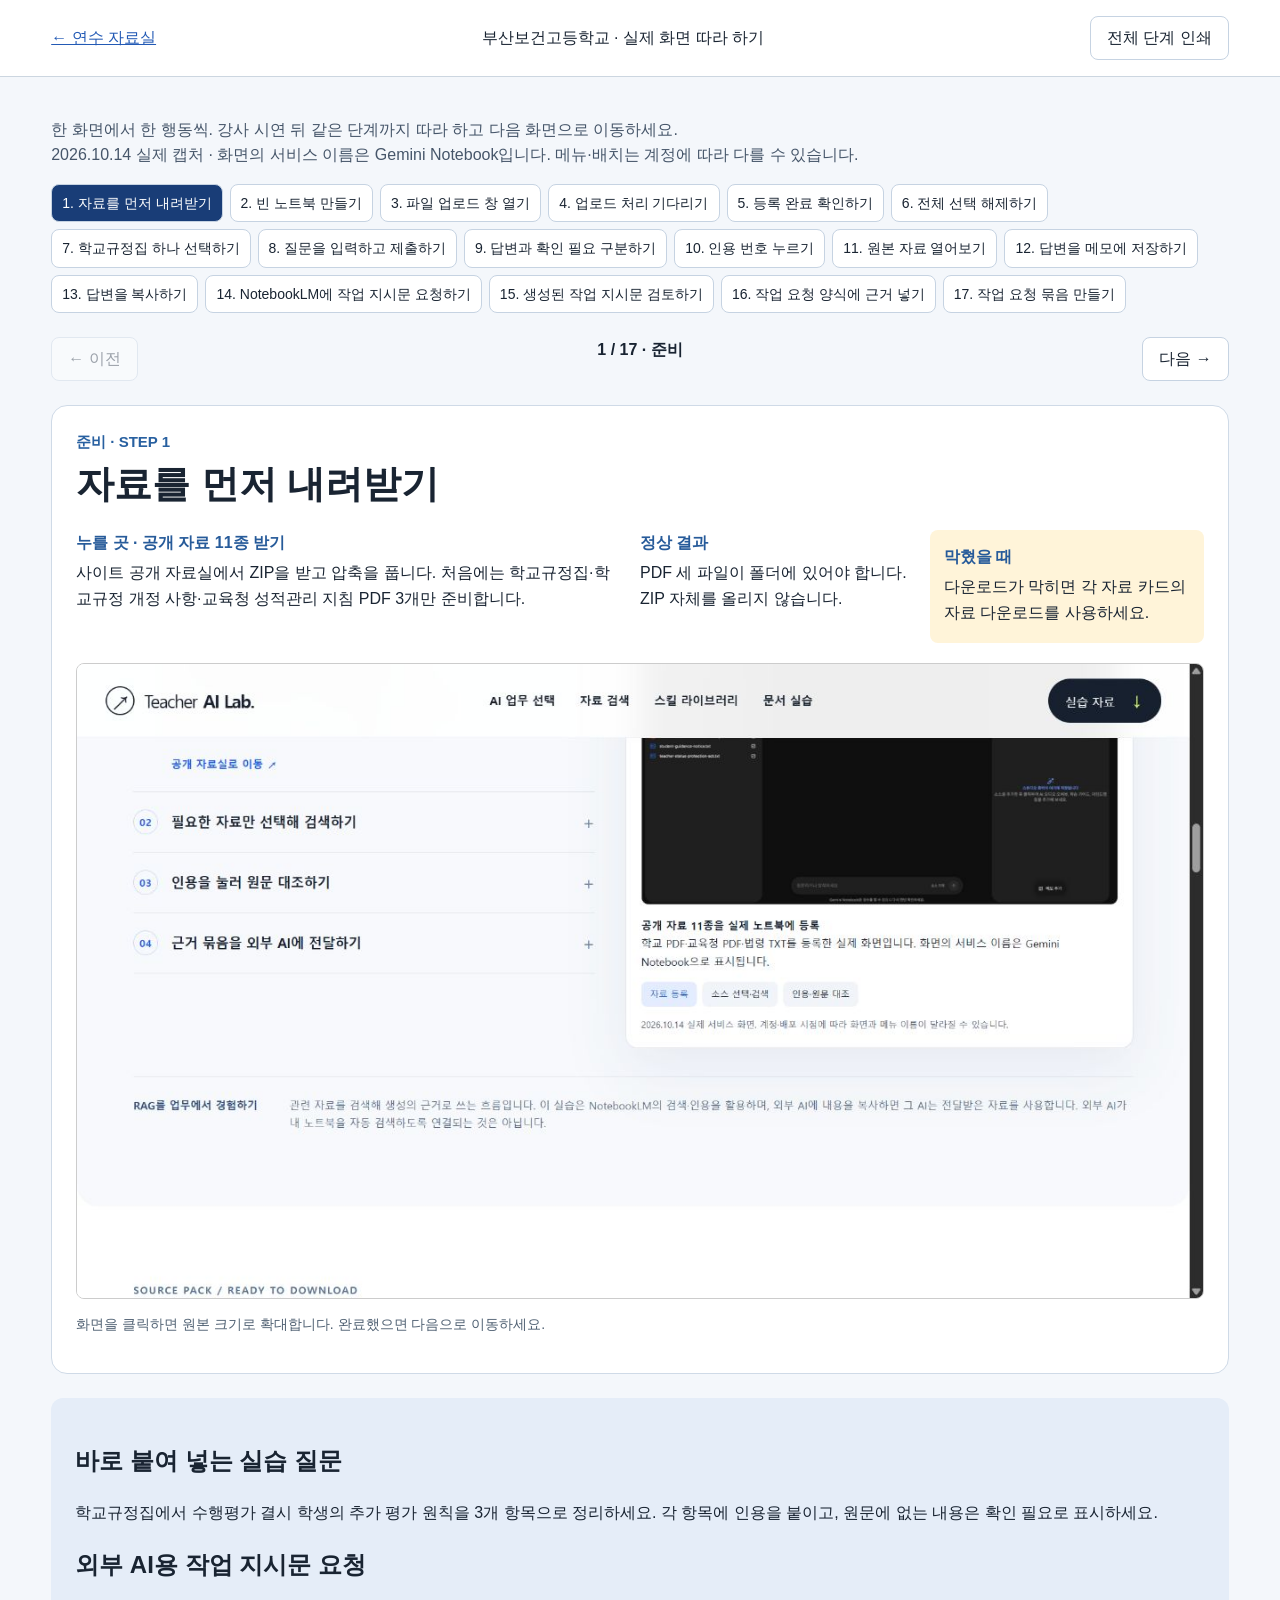
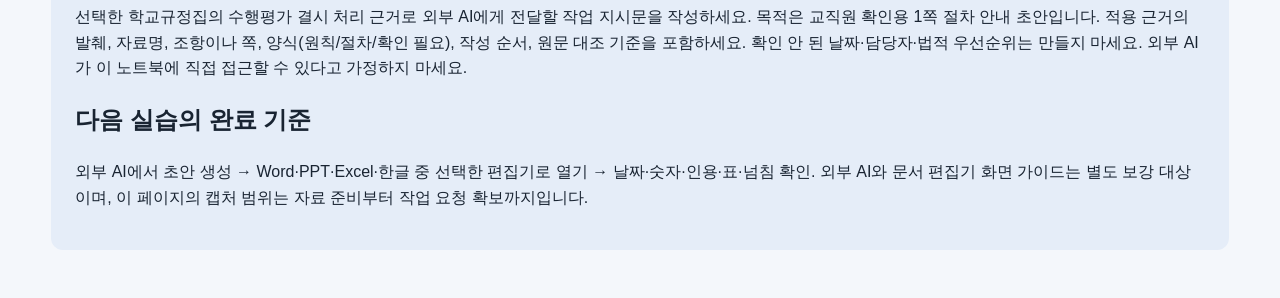
==== docs/guide.html @ 824acfc7 "Add 17-step screenshot guide for teacher workshop" ====
<!doctype html><html lang="ko"><head><meta charset="utf-8"><meta name="viewport" content="width=device-width, initial-scale=1"><title>한 화면씩 따라 하기 · 부산보건고 교사 AI 연수</title><link rel="stylesheet" href="guide.css"><script src="guide-data.js" defer></script><script src="guide.js" defer></script></head><body><header><a href="index.html">← 연수 자료실</a><span>부산보건고등학교 · 실제 화면 따라 하기</span><button id="print">전체 단계 인쇄</button></header><main><p class="intro">한 화면에서 한 행동씩. 강사 시연 뒤 같은 단계까지 따라 하고 다음 화면으로 이동하세요.<br>2026.10.14 실제 캡처 · 화면의 서비스 이름은 Gemini Notebook입니다. 메뉴·배치는 계정에 따라 다를 수 있습니다.</p><nav id="step-nav" aria-label="실습 단계"></nav><div class="controls"><button id="prev">← 이전</button><strong id="counter" aria-live="polite"></strong><button id="next">다음 →</button></div><article id="stage"></article><section class="examples"><h2>바로 붙여 넣는 실습 질문</h2><p id="search-example">학교규정집에서 수행평가 결시 학생의 추가 평가 원칙을 3개 항목으로 정리하세요. 각 항목에 인용을 붙이고, 원문에 없는 내용은 확인 필요로 표시하세요.</p><h2>외부 AI용 작업 지시문 요청</h2><p>선택한 학교규정집의 수행평가 결시 처리 근거로 외부 AI에게 전달할 작업 지시문을 작성하세요. 목적은 교직원 확인용 1쪽 절차 안내 초안입니다. 적용 근거의 발췌, 자료명, 조항이나 쪽, 양식(원칙/절차/확인 필요), 작성 순서, 원문 대조 기준을 포함하세요. 확인 안 된 날짜·담당자·법적 우선순위는 만들지 마세요. 외부 AI가 이 노트북에 직접 접근할 수 있다고 가정하지 마세요.</p><h2>다음 실습의 완료 기준</h2><p>외부 AI에서 초안 생성 → Word·PPT·Excel·한글 중 선택한 편집기로 열기 → 날짜·숫자·인용·표·넘침 확인. 외부 AI와 문서 편집기 화면 가이드는 별도 보강 대상이며, 이 페이지의 캡처 범위는 자료 준비부터 작업 요청 확보까지입니다.</p></section><div id="print-steps"></div></main><dialog id="zoom"><button id="close-zoom">닫기</button><img alt="실습 화면 원본"></dialog></body></html>
---- docs/guide.css ----
*{box-sizing:border-box}body{margin:0;background:#f4f7fb;color:#192432;font-family:Arial,"Malgun Gothic",sans-serif;line-height:1.6}header{display:flex;justify-content:space-between;align-items:center;gap:16px;background:white;padding:16px 4vw;border-bottom:1px solid #ccd6e0}a{color:#235ab5}button{cursor:pointer;font:inherit;border:1px solid #c6d3e2;border-radius:8px;padding:8px 16px;background:white;color:#192432}button:focus-visible,a:focus-visible{outline:3px solid #275dc4;outline-offset:3px}button:disabled{opacity:.4;cursor:default}main{max-width:1560px;margin:auto;padding:24px 4vw}.intro{color:#46566a}#step-nav{display:flex;flex-wrap:wrap;gap:7px}#step-nav button{font-size:14px;padding:7px 10px}#step-nav button[aria-current=step]{background:#193d77;color:white}.controls{display:flex;justify-content:space-between;margin:24px 0}article{background:white;border:1px solid #cfdae7;border-radius:16px;padding:24px}h1{font-size:clamp(24px,3vw,38px);margin:0 0 16px}h1 small{font-size:15px;display:block;color:#2860a0}.directions{display:grid;grid-template-columns:2fr 1fr 1fr;gap:16px;margin-bottom:20px}.directions p{margin:4px 0}.directions b{display:block;color:#275b9a}.recovery{background:#fff4d9;padding:14px;border-radius:8px}.screen{display:block;width:100%;padding:0;overflow:hidden;border:1px solid #ccc}.screen img{display:block;width:100%;height:auto}.screen-note{font-size:14px;color:#506173}.examples{margin:24px 0;background:#e5edf8;padding:24px;border-radius:12px}.examples p{white-space:pre-wrap}dialog{width:96vw;max-width:1800px;max-height:96vh;padding:12px;border:0}dialog::backdrop{background:#000b}dialog img{display:block;width:100%;height:auto}#close-zoom{position:sticky;top:0;float:right}#print-steps{display:none}@media(max-width:760px){header{flex-wrap:wrap}main{padding:16px}.directions{grid-template-columns:1fr}article{padding:16px}#step-nav button{font-size:12px}.controls strong{font-size:14px}}@media print{header,#step-nav,.controls,#stage,.examples,.intro{display:none}#print-steps{display:block}main{padding:0}.print-step{page-break-after:always;border:0;padding:12px}.directions{grid-template-columns:1fr}.screen-note{display:none}.print-step img{width:100%;max-height:55vh;object-fit:contain}.screen{border:0}}
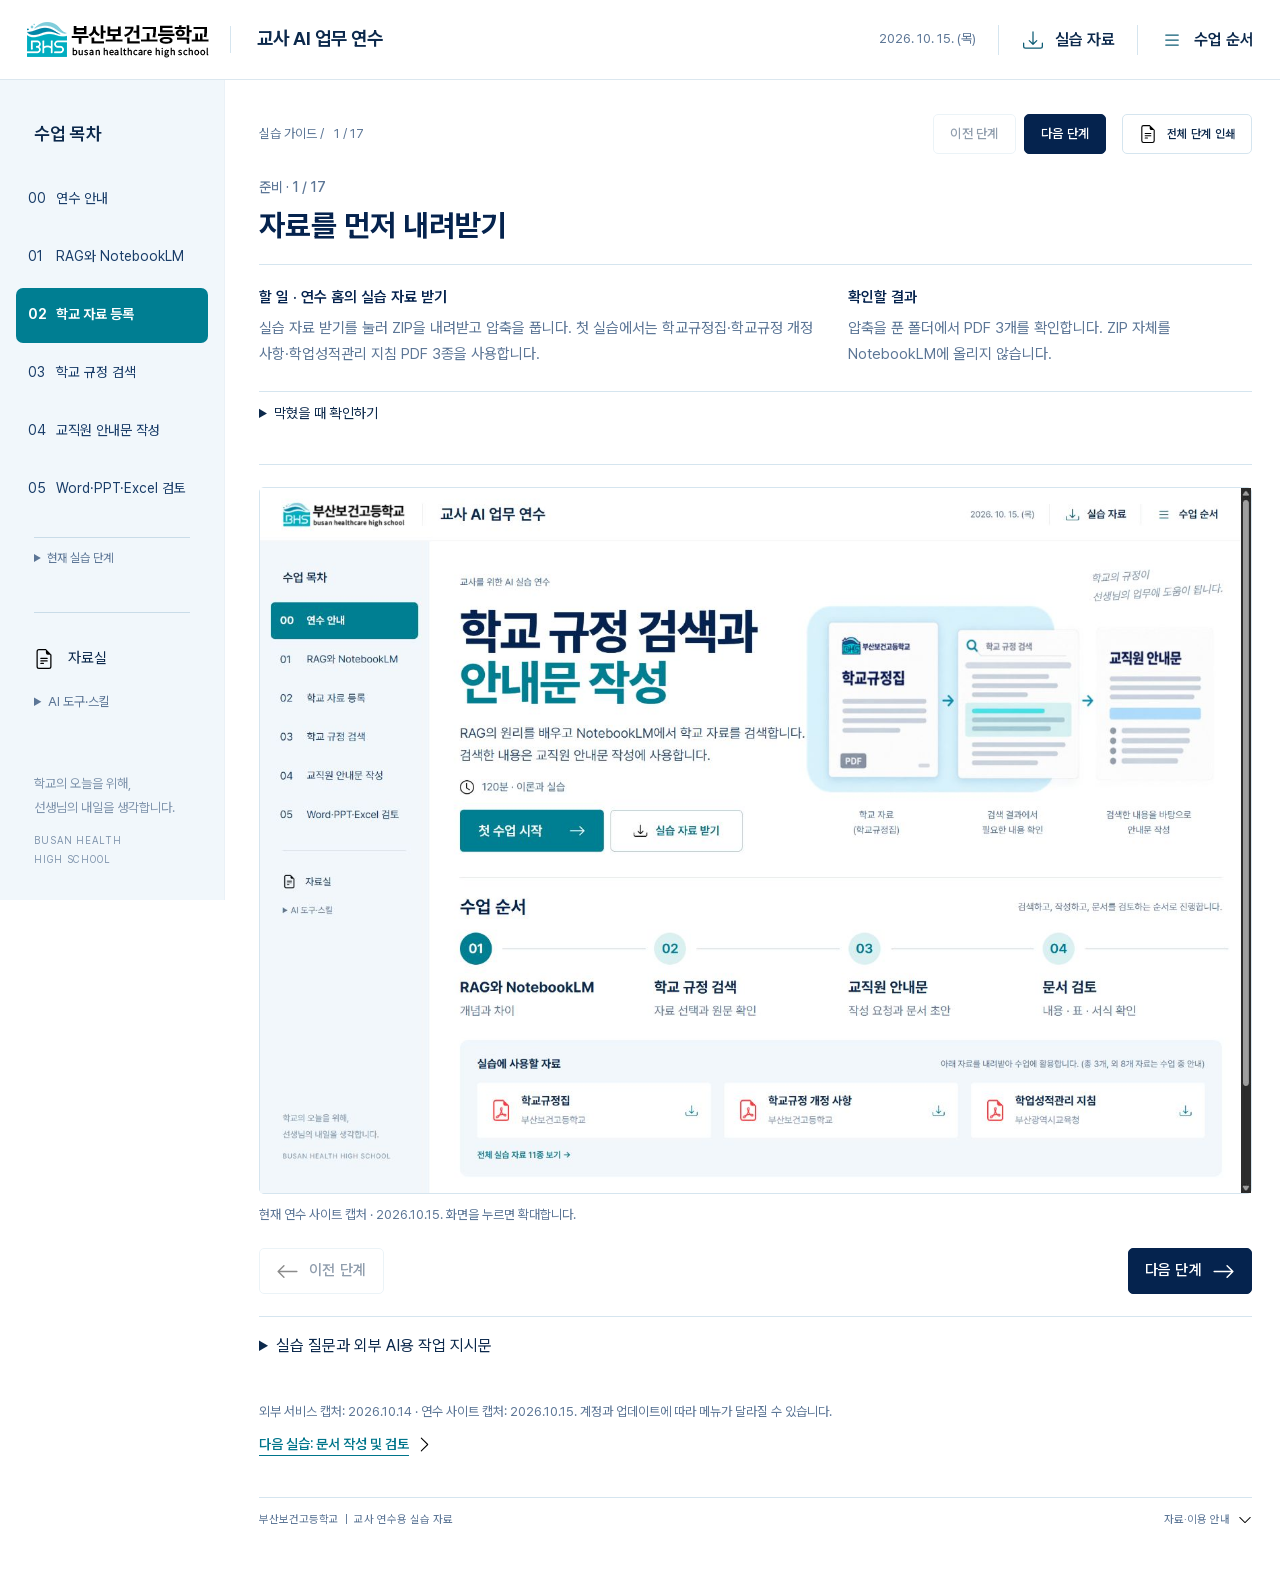
==== commit 5a193e70: "Apply selected workshop design and add lecture PDF and lesson plan" ====
--- a/docs/guide.html
+++ b/docs/guide.html
@@ -1 +1 @@
-<!doctype html><html lang="ko"><head><meta charset="utf-8"><meta name="viewport" content="width=device-width, initial-scale=1"><title>한 화면씩 따라 하기 · 부산보건고 교사 AI 연수</title><link rel="stylesheet" href="guide.css"><script src="guide-data.js" defer></script><script src="guide.js" defer></script></head><body><header><a href="index.html">← 연수 자료실</a><span>부산보건고등학교 · 실제 화면 따라 하기</span><button id="print">전체 단계 인쇄</button></header><main><p class="intro">한 화면에서 한 행동씩. 강사 시연 뒤 같은 단계까지 따라 하고 다음 화면으로 이동하세요.<br>2026.10.14 실제 캡처 · 화면의 서비스 이름은 Gemini Notebook입니다. 메뉴·배치는 계정에 따라 다를 수 있습니다.</p><nav id="step-nav" aria-label="실습 단계"></nav><div class="controls"><button id="prev">← 이전</button><strong id="counter" aria-live="polite"></strong><button id="next">다음 →</button></div><article id="stage"></article><section class="examples"><h2>바로 붙여 넣는 실습 질문</h2><p id="search-example">학교규정집에서 수행평가 결시 학생의 추가 평가 원칙을 3개 항목으로 정리하세요. 각 항목에 인용을 붙이고, 원문에 없는 내용은 확인 필요로 표시하세요.</p><h2>외부 AI용 작업 지시문 요청</h2><p>선택한 학교규정집의 수행평가 결시 처리 근거로 외부 AI에게 전달할 작업 지시문을 작성하세요. 목적은 교직원 확인용 1쪽 절차 안내 초안입니다. 적용 근거의 발췌, 자료명, 조항이나 쪽, 양식(원칙/절차/확인 필요), 작성 순서, 원문 대조 기준을 포함하세요. 확인 안 된 날짜·담당자·법적 우선순위는 만들지 마세요. 외부 AI가 이 노트북에 직접 접근할 수 있다고 가정하지 마세요.</p><h2>다음 실습의 완료 기준</h2><p>외부 AI에서 초안 생성 → Word·PPT·Excel·한글 중 선택한 편집기로 열기 → 날짜·숫자·인용·표·넘침 확인. 외부 AI와 문서 편집기 화면 가이드는 별도 보강 대상이며, 이 페이지의 캡처 범위는 자료 준비부터 작업 요청 확보까지입니다.</p></section><div id="print-steps"></div></main><dialog id="zoom"><button id="close-zoom">닫기</button><img alt="실습 화면 원본"></dialog></body></html>+<!doctype html><html lang="ko"><head><meta charset="utf-8"><meta name="viewport" content="width=device-width,initial-scale=1"><title>실습 가이드 · 부산보건고 교사 AI 연수</title><link rel="icon" href="assets/favicon.svg"><link rel="stylesheet" href="brand.css"><link rel="stylesheet" href="course.css"><link rel="stylesheet" href="selected.css"><script src="image-dimensions.js" defer></script><script src="guide-data.js" defer></script><script src="shell.js" defer></script><script src="guide.js" defer></script><script src="enhancements.js" defer></script></head><body class="guide-page"><a class="skip" href="#main" data-od-id="guide-a-1">본문 바로가기</a><header class="course-header"><a class="school-brand" href="index.html#home" aria-label="부산보건고 교사 AI 연수 홈"><img src="assets/school-logo.png" width="184" height="39" alt="부산보건고등학교"></a><div class="course-name"><strong>교사 AI 업무 연수</strong></div><nav aria-label="주요 메뉴"><span class="header-date">2026. 10. 15. (목)</span><a href="index.html#materials"><img class="icon" src="assets/icons/download.svg" alt="" aria-hidden="true">실습 자료</a><a href="index.html#schedule"><img class="icon" src="assets/icons/list.svg" alt="" aria-hidden="true">수업 순서</a></nav><button class="menu-toggle" aria-label="수업 목차 열기" aria-controls="course-sidebar" aria-expanded="false"><img class="icon" src="assets/icons/list.svg" alt="" aria-hidden="true"></button></header><aside id="course-sidebar" class="course-sidebar"><div class="sidebar-top"><strong>수업 목차</strong><button class="menu-close" aria-label="수업 목차 닫기"><img class="icon" src="assets/icons/x.svg" alt="" aria-hidden="true"></button></div><nav aria-label="수업 목차"><div class="course-links"><a href="index.html#home" data-nav-href="index.html#home" data-course="home"><span>00</span>연수 안내</a><a href="index.html#concepts" data-nav-href="index.html#concepts" data-course="concepts"><span>01</span>RAG와 NotebookLM</a><a href="guide.html#0" data-nav-href="guide.html#0" data-course="prepare"><span>02</span>학교 자료 등록</a><a href="guide.html#7" data-nav-href="guide.html#7" data-course="search"><span>03</span>학교 규정 검색</a><a href="index.html#studio" data-nav-href="index.html#studio" data-course="studio"><span>04</span>교직원 안내문 작성</a><a href="guide.html#document-workflow" data-nav-href="guide.html#document-workflow" data-course="review"><span>05</span>Word·PPT·Excel 검토</a></div><div id="guide-step-menu"></div><div class="sidebar-resources"><a href="index.html#materials" data-nav-href="index.html#materials"><img class="icon" src="assets/icons/file-earmark-text.svg" alt="" aria-hidden="true">자료실</a><details class="more-menu"><summary>AI 도구·스킬</summary><a href="index.html#tools" data-nav-href="index.html#tools">AI 도구 비교</a><a href="index.html#skills" data-nav-href="index.html#skills">스킬 목록</a><a href="index.html#resources" data-nav-href="index.html#resources">공식 도움말</a></details></div><p class="sidebar-caption">학교의 오늘을 위해,<br>선생님의 내일을 생각합니다.<small>BUSAN HEALTH HIGH SCHOOL</small></p></nav></aside><button class="menu-backdrop" aria-label="연수 목차 닫기" hidden tabindex="-1" data-od-id="guide-button-20"></button><main id="main" class="course-main guide-main"><div class="guide-content" id="guide-content"><div class="guide-toolbar"><p class="breadcrumb">실습 가이드 / <span id="counter" aria-live="polite"></span></p><div class="guide-actions" aria-label="실습 단계 이동"><button id="prev-top">이전 단계</button><button id="next-top">다음 단계</button></div><button id="print" data-od-id="guide-button-21"><img class="icon " src="assets/icons/file-earmark-text.svg" width="24" height="24" alt="" aria-hidden="true">전체 단계 인쇄</button></div><article id="stage" data-od-id="guide-article-22"></article><div class="controls"><button id="prev" data-od-id="guide-button-23"><img class="icon " src="assets/icons/arrow-left.svg" width="24" height="24" alt="" aria-hidden="true">이전 단계</button><button id="next" data-od-id="guide-button-24">다음 단계<img class="icon " src="assets/icons/arrow-right.svg" width="24" height="24" alt="" aria-hidden="true"></button></div><details class="example-prompts"><summary>실습 질문과 외부 AI용 작업 지시문</summary><p>학교규정집에서 수행평가 결시 학생의 추가 평가 원칙을 3개 항목으로 정리하세요. 각 항목에 인용을 붙이고, 원문에 없는 내용은 확인 필요로 표시하세요.</p><p>선택한 학교규정집의 수행평가 결시 처리 관련 내용으로 외부 AI에게 전달할 작업 지시문을 작성하세요. 목적은 교직원 확인용 1쪽 절차 안내 초안입니다. 적용할 자료의 발췌, 자료명, 조항이나 쪽, 양식(원칙/절차/확인 필요), 작성 순서, 원문 대조 기준을 포함하세요. 확인 안 된 날짜·담당자·법적 우선순위는 만들지 마세요. 외부 AI가 이 노트북에 직접 접근할 수 있다고 가정하지 마세요.</p></details><p class="screen-note">외부 서비스 캡처: 2026.10.14 · 연수 사이트 캡처: 2026.10.15. 계정과 업데이트에 따라 메뉴가 달라질 수 있습니다.</p><a class="text-link" href="#document-workflow" data-od-id="guide-a-25">다음 실습: 문서 작성 및 검토<img class="icon " src="assets/icons/chevron-right.svg" width="24" height="24" alt="" aria-hidden="true"></a></div><div id="print-steps"></div><section id="document-workflow" class="document-workflow" data-od-id="document-workflow" aria-labelledby="workflow-title"><p class="eyebrow">문서 완성 · 텍스트 가이드</p><h2 id="workflow-title" data-od-id="guide-h2-10">문서 작성 및 검토</h2><p>아래는 특정 서비스의 실제 화면 설명이 아닌 공통 작업 절차입니다. 파일 생성 가능 여부와 메뉴는 사용하는 계정·서비스에서 직접 확인하세요.</p><ol class="workflow-list"><li><h3 data-od-id="guide-h3-11">검색한 데이터로 초안 작성</h3><p>홈의 <a href="index.html#studio" data-od-id="guide-a-26">문서 실습</a>에서 작업 요청을 만들고 선택한 외부 AI에 붙여 넣습니다. 인용을 확인한 공개 발췌문·자료명·쪽·적용 시점을 함께 전달하세요. 초안에서 원문에 없는 이름·날짜·수치와 ‘확인 필요’를 먼저 검사합니다.</p></li><li><h3 data-od-id="guide-h3-12">파일 요청 또는 텍스트로 이어가기</h3><p>계정에서 파일 생성이 가능하면 DOCX·PPTX·XLSX 중 선택한 형식으로 요청하고 다운로드합니다. 파일이 생성되지 않거나 사용량이 막히면 본문·슬라이드별 표·표 데이터를 복사해 편집기에 붙여 넣습니다. 확장자만 바꾸어 저장하지 않습니다.</p><button class="workflow-copy" data-workflow-copy data-od-id="guide-button-13">파일 생성 요청 복사</button><pre id="file-request">검토한 초안을 선택한 문서 형식으로 제공하세요. 파일 생성이 가능하면 DOCX/PPTX/XLSX 파일과 사람이 확인할 항목을 주세요. 불가능하면 Word용 제목·본문·표, PowerPoint용 슬라이드 번호/제목/핵심 내용/발표자 메모/출처 표, Excel용 열 이름·데이터·수식 설명을 복사 가능한 텍스트로 주세요. 기존 날짜·숫자·인용은 유지하고 모르는 항목은 [확인 필요]로 표시하세요.</pre><p id="workflow-copy-status" role="status"></p></li><li id="document-workflow-review"><h3 data-od-id="guide-h3-14">Word·PowerPoint·Excel에서 열어 검사</h3><div class="editor-checks"><div><h4 data-od-id="guide-h4-15">Word / 한글</h4><p>파일을 열거나 본문을 붙여 넣습니다. 제목·필수 항목·인용·표·쪽 나눔을 확인하고 원문과 이름·날짜·수치를 대조하세요. 한글은 실제 지원 형식과 양식을 확인합니다.</p></div><div><h4 data-od-id="guide-h4-16">PowerPoint</h4><p>파일을 열거나 슬라이드별 내용을 옮깁니다. 한 장에 메시지 하나, 글자·표 넘침·발표자 메모·출처를 확인하고 슬라이드 쇼에서도 읽어보세요.</p></div><div><h4 data-od-id="guide-h4-17">Excel</h4><p>XLSX 또는 <a href="downloads/practice-budget.csv" download data-od-id="guide-a-27">가상 예산 CSV</a>를 엽니다. 수량×단가와 합계 수식을 확인하고 2개 행을 직접 계산해 대조합니다. 숫자 형식·빈 셀·중복 행·수식 오류도 검사하세요.</p></div></div></li><li id="document-workflow-finish"><h3 data-od-id="guide-h3-18">검토본으로 저장</h3><p>수정한 파일을 다시 열어 결과를 확인합니다. 출처·적용 시점과 확인 필요 사항을 남기고, 실제 업무 사용 전 담당자가 검토합니다.</p></li></ol><fieldset class="completion-checks"><legend>문서 실습 완료 체크</legend><label><input type="checkbox" data-document-check="0" data-od-id="guide-input-19"> 검색한 데이터로 초안을 만들었다</label><label><input type="checkbox" data-document-check="1" data-od-id="guide-input-20"> 파일 또는 텍스트 대안으로 편집기에 옮겼다</label><label><input type="checkbox" data-document-check="2" data-od-id="guide-input-21"> 원문·날짜·숫자·인용·표·넘침을 검사했다</label><label><input type="checkbox" data-document-check="3" data-od-id="guide-input-22"> 검토본을 저장하고 다시 열었다</label><p id="document-progress" role="status"></p></fieldset><p class="small">완료 체크만 이 브라우저에 저장됩니다. 외부 AI나 문서 편집기로 자동 전송하지 않습니다.</p></section><footer class="course-footer" data-od-id="course-footer"><span>부산보건고등학교&nbsp; | &nbsp;교사 연수용 실습 자료</span><details><summary>자료·이용 안내<img class="icon" src="assets/icons/chevron-down.svg" width="16" height="16" alt=""></summary><p>학교의 공식 업무 시스템이나 기관 승인 AI 서비스가 아닙니다. 실제 학생 정보·내부 업무 자료는 소속 기관의 허용 범위에 따라 사용하세요. 자료·기능 확인일 2026.10.14. 공개 자료도 적용 대상·시점과 최신본 여부를 원문에서 확인합니다.</p><p>학교 규정집은 2026학년도 표지와 일부 2025학년도 머리말을 함께 확인해야 합니다. 같은 게시글의 개정 사항을 대조하고 담당자에게 학교 적용 최신본을 확인하세요. 검색용 TXT 추출본은 원문을 대신하지 않습니다.</p><a href="references/source-manifest.json" download data-od-id="guide-a-28">출처·파일 목록 저장</a></details></footer></main><dialog id="zoom" aria-label="실습 화면 확대"><button id="close-zoom" class="dialog-close" data-od-id="guide-button-29"><img class="icon " src="assets/icons/x.svg" width="24" height="24" alt="" aria-hidden="true"><span class="sr-only">닫기</span></button><img alt="실습 화면 원본"></dialog></body></html>
--- a/docs/brand.css
+++ b/docs/brand.css
@@ -0,0 +1 @@
+:root{--bg:oklch(1 0 0);--surface:oklch(1 0 0);--fg:oklch(0.26768 0.02236 262.46);--muted:oklch(0.47296 0.02829 261.98);--border:oklch(0.88045 0.01817 261.33);--accent:oklch(0.64728 0.11224 211.08);--navy:oklch(0.26544 0.10516 259.44);--accent-strong:oklch(.43 .078 210);--sky:oklch(.966 .018 224);--soft:oklch(.98 .006 224);--focus:var(--navy);--ink:var(--fg);--line:var(--border);--blue:var(--navy);--paper:var(--surface);--lime:var(--sky);--sidebar:oklch(.225 .06 250);--sidebar-surface:oklch(.28 .055 250);--sidebar-selected:oklch(.36 .07 230);--sidebar-text:oklch(.9 .018 245);--sidebar-line:oklch(.43 .045 250);--table-head:oklch(.928 .008 250);--link:oklch(.36 .09 250);--accent-hover:oklch(.35 .078 210);--backdrop:oklch(.2 .04 250 / .6);--font-display:CourseSans,"Malgun Gothic","Apple SD Gothic Neo",sans-serif;--font-body:CourseSans,"Malgun Gothic","Apple SD Gothic Neo",sans-serif;--font-mono:Consolas,"Courier New",monospace;--warning:oklch(.42 .065 70);--warning-bg:oklch(.97 .025 80);--radius:12px;--shadow:0 16px 40px oklch(.27 .06 260 / .07)}
--- a/docs/course.css
+++ b/docs/course.css
@@ -0,0 +1,66 @@
+@font-face{font-family:CourseSans;src:url('assets/fonts/PretendardVariable.woff2') format('woff2');font-weight:100 900;font-display:swap}
+*{box-sizing:border-box}html{scroll-behavior:smooth}body{margin:0;color:var(--fg);background:var(--bg);font:16px/1.7 CourseSans,"Malgun Gothic",sans-serif;word-break:keep-all;overflow-wrap:anywhere}h1,h2,h3,h4,p{margin:0}h1,h2,h3,h4{font-weight:650;line-height:1.35;letter-spacing:0;text-wrap:pretty}h1{font-size:36px}h2{font-size:28px}h3{font-size:20px}p{color:var(--muted);text-wrap:pretty}a{color:inherit;text-decoration:none}button,input,select,textarea{font:inherit;color:inherit}button{cursor:pointer}button,a,summary{touch-action:manipulation}button{min-height:44px;border:1px solid var(--border);border-radius:5px;background:var(--surface);padding:9px 16px;font-size:15px;font-weight:550;letter-spacing:.02em;display:inline-flex;align-items:center;justify-content:center;gap:10px}button:hover{background:var(--soft);border-color:var(--muted);color:var(--fg)}button:disabled{opacity:.45;cursor:default}a:focus-visible,button:focus-visible,input:focus-visible,select:focus-visible,textarea:focus-visible,summary:focus-visible,pre:focus-visible{outline:3px solid var(--accent-strong);outline-offset:3px}a:hover{text-decoration:underline;text-underline-offset:5px}summary{cursor:pointer;min-height:44px}input,select,textarea{max-width:100%;min-width:0}input:not([type=checkbox]),select,textarea{width:100%;border:1px solid var(--border);background:var(--surface);border-radius:5px;padding:11px 12px;min-height:46px;font-size:16px}input[type=checkbox]{accent-color:var(--accent-strong);width:22px;height:22px;flex-shrink:0}pre{white-space:pre-wrap;overflow-wrap:anywhere;font:15px/1.8 CourseSans,"Malgun Gothic",sans-serif}ol,ul{padding-left:24px}.icon{width:23px;height:23px;display:inline-block;flex-shrink:0;vertical-align:middle}.sr-only{position:absolute;width:1px;height:1px;overflow:hidden;clip-path:inset(50%)}.skip{position:fixed;top:-100px;left:16px;padding:12px;background:var(--surface);z-index:100}.skip:focus{top:12px}.view[hidden],[hidden]{display:none!important}
+.course-header{height:90px;display:flex;align-items:center;gap:34px;padding:0 48px;border-bottom:1px solid var(--border);background:var(--surface);position:relative;z-index:30}.school-brand{display:flex;align-items:center;min-height:44px}.school-brand>img{width:232px;height:auto;display:block}.course-name{border-left:1px solid var(--border);padding-left:25px;display:grid;gap:1px}.course-name strong{font-size:17px;font-weight:650;line-height:1.5}.course-name span{font-size:14px;color:var(--muted)}.course-header>nav{margin-left:auto;align-self:stretch;display:flex;gap:36px}.course-header>nav>a{display:flex;align-items:center;padding:4px 8px 0;border-bottom:4px solid transparent;font-size:16px;font-weight:600}.course-header>nav>a[aria-current=page]{border-color:var(--accent-strong);color:var(--navy)}.menu-toggle,.menu-close{display:none}.course-sidebar{position:absolute;left:0;top:90px;bottom:0;min-height:calc(100vh - 90px);width:272px;background:var(--sidebar);color:var(--surface);padding:22px 15px 30px}.sidebar-top{padding:10px 14px 24px;position:relative}.sidebar-top p{color:var(--surface);font-size:16px;font-weight:550;margin-bottom:5px}.sidebar-top strong{font-size:18px;font-weight:600}.course-group{background:var(--sidebar-surface);border-radius:6px;margin-bottom:12px;overflow:clip}.course-group summary{display:flex;align-items:center;gap:12px;padding:14px;font-size:17px;font-weight:600;list-style:none}.course-group summary::-webkit-details-marker{display:none}.course-group summary>.icon{margin-left:auto;width:17px;height:17px;filter:invert(1)}.course-group:not([open]) summary>.icon{transform:rotate(-90deg)}.group-number{width:30px;height:30px;display:grid;place-items:center;border-radius:50%;background:var(--sky);color:var(--navy);font-size:18px}.course-group>div{padding-bottom:10px}.course-group a{display:flex;align-items:center;min-height:41px;padding:8px 16px 8px 42px;position:relative;font-size:15px;color:var(--sidebar-text)}.course-group a:before{content:'';position:absolute;left:25px;width:5px;height:5px;border-radius:50%;background:currentColor}.course-group a[aria-current=page],.course-group a[aria-current=step]{background:var(--sidebar-selected);color:var(--surface);font-weight:600}.course-group a:hover{background:var(--sidebar-selected);color:var(--surface);text-decoration:none}.course-group summary:hover{background:var(--sidebar-selected)}.sidebar-all{margin-top:26px;border-top:1px solid var(--sidebar-line);padding:22px 14px 0;display:flex;align-items:center;gap:14px;font-size:16px;font-weight:600;min-height:65px}.sidebar-all .icon{filter:invert(1);width:20px;height:20px}.sidebar-all .icon:last-child{margin-left:auto;width:15px;height:15px}.sidebar-extra{display:grid;padding:10px 14px;gap:0}.sidebar-extra a{font-size:13px;color:var(--sidebar-text);min-height:44px;display:flex;align-items:center}.course-main{margin-left:272px;min-width:0;min-height:calc(100vh - 90px)}.breadcrumb{display:flex;align-items:center;gap:10px;font-size:16px;color:var(--muted)}.breadcrumb .icon{width:20px;height:20px}.breadcrumb .icon:last-child{width:14px;height:14px}
+.home-intro{height:288px;position:relative;background:var(--surface);overflow:hidden}.desk-photo{position:absolute;inset:0;width:100%;height:100%;object-fit:cover;object-position:right 54%;display:block}.intro-copy{position:relative;padding:28px 46px}.intro-copy h1{margin-top:28px;font-size:clamp(32px,3.15vw,47px);font-weight:700;color:var(--navy);line-height:1.35;letter-spacing:0}.intro-subtitle{font-size:21px;margin-top:8px;color:var(--muted)}.intro-meta{font-size:20px;margin-top:24px}.home-body{padding:0 42px 0 46px}.start-materials{border-top:1px solid var(--border);padding-top:28px}.start-heading{display:flex;align-items:center;justify-content:space-between;gap:20px;margin-bottom:20px}.start-heading h2{font-size:31px;color:var(--navy);font-weight:700}.start-heading p{font-size:16px;margin-top:4px}.start-actions{display:flex;gap:32px;align-items:center;flex-shrink:0}.button{min-height:48px;border:1px solid var(--border);padding:10px 20px;display:inline-flex;align-items:center;justify-content:center;gap:12px;border-radius:5px;font-size:16px;font-weight:600;letter-spacing:.02em;text-decoration:none}.button.primary{background:var(--accent-strong);color:var(--surface);border-color:var(--accent-strong);min-height:60px;padding:13px 32px;font-size:20px}.button.primary .icon{filter:invert(1);width:25px;height:25px}.button.primary:hover{background:var(--accent-hover);border-color:var(--accent-hover);color:var(--surface);text-decoration:none}.text-link{color:var(--link);display:inline-flex;align-items:center;gap:7px;min-height:44px;text-decoration:underline;text-underline-offset:6px;font-size:16px;font-weight:550}.text-link .icon{width:17px;height:17px}.start-table{width:100%;border-collapse:collapse;table-layout:fixed}.start-table thead{background:var(--table-head);color:var(--muted)}.start-table th{font-weight:600;text-align:left}.start-table thead th{padding:11px 24px;font-size:15px}.start-table thead th:nth-child(1){width:28%}.start-table thead th:nth-child(2){width:36%}.start-table thead th:nth-child(3){width:15%}.start-table td,.start-table tbody th{padding:10px 24px;border-bottom:1px solid var(--border);font-size:16px;line-height:1.65}.start-table td{color:var(--muted)}.start-table th a{display:flex;gap:24px;align-items:center;min-height:26px;color:var(--navy)}.pdf-icon{width:25px;height:30px;filter:invert(24%) sepia(30%) saturate(1535%) hue-rotate(328deg) brightness(90%) contrast(87%)}.home-flow{margin-top:16px;border-top:1px solid var(--border);padding:20px 0 14px;display:grid;grid-template-columns:minmax(0,1fr) 241px;gap:25px}.home-flow h2{font-size:28px;color:var(--navy);font-weight:700}.progression ol{list-style:none;padding:0;margin:15px 0 17px;display:grid;grid-template-columns:repeat(3,minmax(0,1fr));gap:20px}.progression li{display:flex;gap:18px;position:relative;min-width:0}.progression li>.icon{position:absolute;right:-7px;top:15px;width:18px;height:18px;opacity:.55}.step-badge{width:46px;height:46px;border-radius:50%;background:var(--sky);color:var(--link);display:grid;place-items:center;font-size:23px;font-weight:600;flex-shrink:0}.progression h3{font-size:17px;padding-top:9px;margin-bottom:14px;color:var(--navy)}.progression p{font-size:13px;line-height:1.7}.preparation{border-left:1px solid var(--border);padding:22px 0 0 30px}.preparation h3{font-size:17px;color:var(--navy);margin-bottom:17px}.preparation p{display:flex;align-items:start;gap:23px;font-size:13px;margin-bottom:14px}.preparation .icon{width:26px;height:26px}.course-footer{margin:0 42px 0 46px;border-top:1px solid var(--border);padding:12px 0 16px;color:var(--muted);font-size:12px;display:flex;align-items:start;justify-content:space-between;gap:20px}.course-footer details{max-width:560px;text-align:right}.course-footer details[open]{text-align:left}.course-footer summary{min-height:26px}.course-footer p{margin:10px 0}.course-footer a{text-decoration:underline}
+.task-view{padding:32px 46px 40px;max-width:1440px}.view-heading{margin-bottom:28px;border-bottom:1px solid var(--border);padding-bottom:24px}.view-heading h1{color:var(--navy);margin:20px 0 7px}.view-heading>p:last-child{max-width:65ch}.task-chips{display:flex;gap:8px;flex-wrap:wrap}.task-chips button.active{background:var(--navy);color:var(--surface);border-color:var(--navy)}.task-chips button.active:hover{background:var(--navy);color:var(--surface)}.recommendation{margin:16px 0 22px}.tool-tabs{display:grid;grid-template-columns:repeat(5,minmax(0,1fr));border-bottom:1px solid var(--border);margin-top:24px}.tool-tab{border:0;border-radius:0;border-bottom:3px solid transparent;padding:16px 4px;font-size:16px;min-width:0}.tool-tab[aria-selected=true]{color:var(--navy);border-color:var(--accent-strong);font-weight:650}.tool-panel{display:grid;grid-template-columns:1fr 1fr;gap:35px;padding:28px 0}.tool-panel h3{margin:14px 0;font-size:26px}.tool-links{display:flex;gap:22px;flex-wrap:wrap}.tool-use-list{margin:0}.tool-use-list li{padding:6px 0}.tool-caution{background:var(--soft);padding:18px;margin-top:20px;font-size:14px}.source-note,.small{font-size:13px;line-height:1.8;color:var(--muted);margin-top:12px}.tag{display:inline-block;background:var(--soft);color:var(--muted);font-size:12px;padding:3px 8px;border-radius:3px}.materials-toolbar,.skill-toolbar{display:flex;align-items:center;justify-content:space-between;gap:20px;margin-bottom:24px}.sources-grid{display:grid;grid-template-columns:repeat(2,minmax(0,1fr));gap:16px}.source-card,.skill-card{border:1px solid var(--border);border-radius:6px;padding:24px;min-width:0;background:var(--surface)}.source-card h3{font-size:19px;margin:12px 0}.source-card p{font-size:14px;margin-bottom:10px}.source-card .status-note{font-size:13px}.source-actions{display:flex;gap:20px;flex-wrap:wrap}.wide-details,.concept-note,.skill-footnote{border-top:1px solid var(--border);margin-top:24px;padding:18px 0}.wide-details>div{padding:10px 0}.wide-details p,.concept-note p,.skill-footnote p{margin:10px 0;font-size:14px}.skills-grid{display:grid;grid-template-columns:repeat(3,minmax(0,1fr));gap:16px}.skill-card{display:flex;flex-direction:column}.skill-card h3{margin:12px 0;font-size:23px}.skill-card p{font-size:14px;margin-bottom:16px}.skill-card .stars{font-size:12px;color:var(--muted);margin-top:auto}.skill-card button{justify-content:space-between;width:100%;margin-top:14px}.search-field{display:block;min-width:240px}.search-field>span{display:none}.empty-state{grid-column:1/-1;padding:40px 0}.skill-footnote b{font-weight:600}.studio-grid{display:grid;grid-template-columns:1fr 1fr;gap:28px}.brief-form{display:grid;gap:18px}.brief-form label{display:grid;gap:7px;font-size:14px;font-weight:550}.field-row{display:grid;grid-template-columns:1fr 1fr;gap:14px}.brief-form .button.primary{font-size:16px;min-height:48px;padding:12px 20px;justify-self:start}.brief-output{border:1px solid var(--border);border-radius:5px;min-width:0}.output-header{display:flex;justify-content:flex-end;gap:10px;padding:14px;background:var(--soft)}.output-header>div{display:flex;gap:10px}.brief-output pre{padding:24px;max-height:650px;overflow:auto}.copy-button{font-size:14px}.document-labs{display:grid;grid-template-columns:repeat(3,minmax(0,1fr));gap:24px;margin-top:32px}.document-labs article{border-top:2px solid var(--border);padding:24px 0}.lab-number{font-size:12px;color:var(--muted);letter-spacing:.06em}.document-labs h3{margin:12px 0}.document-labs p,.document-labs ol{font-size:14px}.schedule-grid{display:grid;grid-template-columns:1.6fr 1fr;gap:32px}.schedule-item{display:grid;grid-template-columns:70px minmax(0,1fr) 44px;gap:16px;align-items:start;border-bottom:1px solid var(--border);padding:18px 0;cursor:pointer;min-height:64px}.schedule-item time{font-size:14px;color:var(--muted)}.schedule-item b{font-size:16px;font-weight:600}.schedule-item p{font-size:14px}.finish-card{background:var(--soft);padding:24px;align-self:start;border-radius:6px}.finish-card h3{margin-bottom:16px}.finish-card p{font-size:14px}.progress-track{height:6px;background:var(--border);margin:20px 0 10px}.progress-track span{height:100%;display:block;background:var(--accent-strong)}.resource-links{display:grid;grid-template-columns:1fr 1fr;gap:0 30px}.resource-links a{display:flex;min-height:55px;align-items:center;border-bottom:1px solid var(--border)}.notebook-grid{display:grid;grid-template-columns:1fr 1fr;gap:30px}.lesson-steps details{border-bottom:1px solid var(--border)}.lesson-steps summary{display:flex;gap:12px;align-items:center;font-weight:600;padding:16px 0}.lesson-steps summary span{color:var(--muted);font-size:13px}.lesson-steps details>div{padding:10px 0 20px;font-size:14px}.screenshots-panel{min-width:0}.panel-label{font-size:13px;margin-bottom:12px}.live-dot{display:none}.shot-frame,.screen{padding:0;display:block;width:100%;background:var(--surface);border:1px solid var(--border);border-radius:5px}.shot-frame img,.screen img{width:100%;height:auto;display:block}.shot-caption{font-size:14px;margin-top:14px}.shot-tabs{display:flex;gap:8px;flex-wrap:wrap;margin-top:16px}.shot-tabs button.active{background:var(--navy);color:var(--surface)}
+dialog{width:calc(100% - 32px);max-width:720px;max-height:90vh;max-height:90dvh;overflow:auto;border:1px solid var(--border);border-radius:8px;padding:28px;background:var(--surface);color:var(--fg)}dialog::backdrop{background:var(--backdrop)}.dialog-close{position:sticky;top:0;float:right;padding:8px;z-index:1;width:44px;height:44px}dialog h3{margin:24px 0 16px;font-size:28px}dialog h4{margin:18px 0 8px}dialog p{margin:12px 0;font-size:15px}#image-dialog,#zoom{max-width:1600px}#enlarged-image,#zoom>img{display:block;width:100%;height:auto;clear:both}#toast{position:fixed;bottom:24px;left:50%;transform:translateX(-50%);background:var(--navy);color:var(--surface);padding:12px 24px;border-radius:6px;z-index:80;max-width:90%;opacity:0;pointer-events:none}#toast.show{opacity:1}
+.guide-main{padding:28px 42px 0 46px}.guide-main .course-footer{margin:30px 0 0}.guide-toolbar{display:flex;align-items:center;justify-content:space-between;gap:20px;margin-bottom:24px}.guide-toolbar button{font-size:14px}.guide-title{margin:0 0 18px;color:var(--navy);font-size:32px}.guide-title small{display:block;font-size:14px;color:var(--muted);font-weight:500;margin-bottom:8px}.directions{display:grid;grid-template-columns:1.4fr 1fr;gap:24px;background:var(--soft);padding:20px;margin-bottom:22px}.directions b{font-size:15px;color:var(--navy);font-weight:600}.directions p{font-size:15px;margin-top:6px}.recovery{grid-column:1/-1;border-top:1px solid var(--border);padding-top:10px;font-size:14px}.recovery p{padding:8px 0;max-width:75ch}.screen-note{font-size:13px;margin-top:10px}.controls{display:flex;justify-content:space-between;gap:20px;margin:22px 0}.controls #next{background:var(--navy);color:var(--surface);border-color:var(--navy)}.controls #next .icon{filter:invert(1)}.controls #next:hover{background:var(--sidebar);color:var(--surface)}.example-prompts{border-top:1px solid var(--border);padding:15px 0}.example-prompts p{margin:10px 0;font-size:15px}.guide-step-nav a{font-size:13px;line-height:1.5;min-height:44px;padding-left:25px}.guide-step-nav a:before{display:none}.guide-step-nav .step-number{font-size:12px;min-width:20px;display:inline-block;margin-right:7px}.guide-step-nav .course-group summary{font-size:16px}.guide-step-nav .course-group a[aria-current=step]{color:var(--surface)}.document-workflow{padding:0 0 30px}.document-workflow h2{margin:20px 0 10px;color:var(--navy);font-size:30px}.document-workflow>p{max-width:75ch}.document-workflow .eyebrow{font-size:14px}.workflow-list>li{padding:22px 0;border-bottom:1px solid var(--border)}.workflow-list h3{margin-bottom:12px}.workflow-list p{max-width:75ch;font-size:15px}.workflow-copy{margin-top:15px}#file-request{background:var(--soft);padding:20px}.editor-checks{display:grid;grid-template-columns:repeat(3,minmax(0,1fr));gap:24px}.editor-checks h4{margin-bottom:10px}.completion-checks{border:1px solid var(--border);padding:24px;margin-top:24px}.completion-checks label{display:flex;align-items:center;gap:14px;min-height:48px;font-size:15px}.completion-checks legend{font-weight:600}.document-workflow a{text-decoration:underline;color:var(--link)}#print-steps{display:none}
+@media(min-width:1450px){.course-sidebar{width:272px}.course-main{margin-left:272px}.home-intro{height:288px}}
+@media(max-width:1250px){.course-header{gap:22px;padding:0 28px}.school-brand>img{width:210px}.course-header>nav{gap:18px}.course-name{padding-left:20px}.course-name span{font-size:12px}.course-sidebar{width:244px}.course-main{margin-left:244px}.home-body{padding:0 30px}.intro-copy{padding-left:30px}.intro-copy h1{font-size:36px}.intro-subtitle{font-size:18px;max-width:40ch}.start-heading{flex-wrap:wrap}.start-actions{gap:24px}.button.primary{font-size:17px;min-height:52px;padding:12px 24px}.home-flow{grid-template-columns:minmax(0,1fr) 200px}.progression ol{gap:15px}.progression li{gap:10px}.progression p br{display:none}.step-badge{width:36px;height:36px;font-size:20px}.preparation{padding-left:20px}.progression li>.icon{display:none}.start-table td,.start-table tbody th,.start-table thead th{padding-left:14px;padding-right:14px}.start-table th a{gap:12px}.course-footer{margin:0 30px}.skills-grid{grid-template-columns:repeat(2,minmax(0,1fr))}.task-view,.guide-main{padding-left:30px;padding-right:30px}}
+@media(max-width:1024px){.course-name span{display:none}.course-header{gap:18px}.course-name strong{font-size:14px}.course-header>nav{gap:10px}.course-header>nav>a{font-size:14px;padding-left:4px;padding-right:4px}.school-brand>img{width:190px}.course-sidebar{width:224px;padding:20px 12px}.course-main{margin-left:224px}.sidebar-top{padding-left:8px}.sidebar-top strong{font-size:16px}.course-group summary{font-size:16px;gap:9px;padding:12px}.course-group a{font-size:14px;padding-left:32px}.course-group a:before{left:17px}.home-flow{grid-template-columns:1fr}.preparation{border-left:0;border-top:1px solid var(--border);padding:15px 0;display:flex;align-items:start;gap:24px}.preparation h3{margin:0}.preparation p{margin:0;gap:12px}.start-table th:nth-child(4),.start-table td:nth-child(4){width:25%}.start-table th a{font-size:14px}.start-table td{font-size:14px}.sources-grid{grid-template-columns:1fr}.studio-grid,.schedule-grid,.notebook-grid{grid-template-columns:1fr}.document-labs{grid-template-columns:1fr}.editor-checks{grid-template-columns:1fr}.materials-toolbar,.skill-toolbar{flex-wrap:wrap}.course-footer{flex-wrap:wrap}.course-footer details{text-align:left}}
+@media(max-width:820px){.course-header{height:88px;padding:0 22px;gap:18px}.course-name{display:none}.school-brand>img{width:215px}.course-header>nav{gap:12px}.course-header>nav>a{font-size:14px}.menu-toggle{display:flex;padding:8px 10px}.menu-toggle>span{display:none}.course-sidebar{position:fixed;top:0;bottom:0;left:0;z-index:60;width:290px;max-width:calc(100vw - 40px);min-height:100vh;overflow:auto;visibility:hidden;transform:translateX(-100%);transition:transform .2s,visibility .2s}.menu-open .course-sidebar{visibility:visible;transform:translateX(0)}.menu-close{display:flex;position:absolute;right:0;top:0;width:44px;padding:8px;border-color:var(--sidebar-line);background:var(--sidebar-surface)}.menu-close .icon{filter:invert(1)}.sidebar-top{padding-top:50px}.course-main{margin-left:0;min-height:calc(100vh - 88px)}.menu-backdrop{position:fixed;inset:0;width:100%;height:100%;z-index:50;border:0;border-radius:0;background:var(--backdrop)}.menu-open{overflow:hidden}.home-intro{height:270px}.intro-copy h1{font-size:36px}.home-body{padding:0 30px}.task-view,.guide-main{padding:28px 30px}.home-flow{grid-template-columns:minmax(0,1fr) 185px;gap:20px}.preparation{display:block;border-left:1px solid var(--border);border-top:0;padding:20px 0 0 20px}.preparation h3{margin-bottom:16px}.preparation p{margin-bottom:15px}.start-heading h2{font-size:28px}.progression ol{gap:18px}.progression li{display:block}.step-badge{margin-bottom:8px}.progression h3{padding:0;margin-bottom:10px}.course-footer{margin:0 30px}.guide-step-nav a{padding-left:18px}.desk-photo{object-position:65% center}}
+@media(max-width:600px){.course-header{height:auto;min-height:126px;padding:14px 20px 0;display:grid;grid-template-columns:1fr auto;gap:4px 12px}.school-brand>img{width:220px;max-width:100%}.menu-toggle{grid-column:2;grid-row:1}.course-header>nav{grid-column:1/-1;grid-row:2;margin:0;gap:0;display:grid;grid-template-columns:repeat(4,minmax(0,1fr));height:50px}.course-header>nav>a{justify-content:center;font-size:13px;border-bottom-width:3px;min-width:0}.course-main{min-height:calc(100vh - 126px)}.home-intro{height:auto;min-height:290px}.desk-photo{opacity:.32;object-position:64% center}.intro-copy{padding:23px 20px 28px}.breadcrumb{font-size:14px}.intro-copy h1{font-size:32px;line-height:1.4;margin-top:23px;max-width:12ch}.intro-subtitle{font-size:16px;max-width:29ch;margin-top:10px}.intro-meta{font-size:16px;margin-top:18px}.home-body{padding:0 20px}.start-materials{padding-top:24px}.start-heading{display:block;margin-bottom:20px}.start-heading h2{font-size:25px}.start-heading p{font-size:14px;margin-top:8px}.start-actions{margin-top:18px;gap:18px;flex-wrap:wrap}.button.primary{min-height:50px;padding:12px 18px;font-size:16px}.text-link{font-size:14px}.start-table,.start-table tbody{display:block}.start-table thead{display:none}.start-table tr{display:grid;grid-template-columns:1fr auto;border:1px solid var(--border);border-radius:5px;margin-bottom:12px;padding:16px;gap:5px 12px}.start-table tbody th{grid-column:1;grid-row:1;padding:0;border:0;font-size:16px}.start-table th a{font-size:16px;min-height:44px;gap:12px}.start-table td{border:0;padding:0;font-size:13px}.start-table td:nth-child(2){grid-column:1/-1;grid-row:2}.start-table td:nth-child(3){grid-column:2;grid-row:1;align-self:center;width:auto}.start-table td:nth-child(4){grid-column:1/-1;grid-row:3;width:auto}.start-table td:nth-child(4):before{content:'출처 · ';font-size:12px}.home-flow{grid-template-columns:1fr;margin-top:24px;padding-top:22px;gap:24px}.home-flow h2{font-size:24px}.progression ol{display:grid;grid-template-columns:1fr;margin:18px 0;gap:20px}.progression li{display:flex;gap:16px}.step-badge{width:38px;height:38px;margin:0}.progression h3{font-size:16px;padding-top:5px;margin-bottom:6px}.progression p{font-size:13px}.progression p br{display:none}.preparation{border-left:0;border-top:1px solid var(--border);padding:20px 0 0;display:grid;grid-template-columns:1fr;gap:12px}.preparation h3{margin:0}.preparation p{margin:0;align-items:center;gap:16px}.course-footer{margin:18px 20px 0;gap:8px;font-size:11px}.course-footer details{width:100%;max-width:none}.task-view,.guide-main{padding:24px 20px}.view-heading h1{font-size:29px}.view-heading>p:last-child{font-size:15px}.tool-panel{grid-template-columns:1fr;gap:22px}.tool-tab{font-size:12px;padding:12px 2px}.tool-tabs{margin-top:15px}.task-chips button{font-size:13px;padding:8px 10px}.skills-grid{grid-template-columns:1fr}.skill-card,.source-card{padding:20px}.search-field{width:100%;min-width:0}.field-row{grid-template-columns:1fr}.brief-output pre{padding:18px;font-size:14px}.schedule-item{grid-template-columns:54px minmax(0,1fr) 30px;gap:10px}.schedule-item time{font-size:12px}.schedule-item b{font-size:15px}.resource-links{grid-template-columns:1fr}.guide-toolbar{gap:10px;align-items:start}.guide-toolbar button{font-size:12px;padding:8px}.guide-toolbar button .icon{width:18px;height:18px}.guide-toolbar .breadcrumb{font-size:13px}.guide-title{font-size:27px}.directions{grid-template-columns:1fr;gap:16px;padding:16px}.directions p{font-size:14px}.controls button{font-size:14px;padding:10px 12px}.screen-note{font-size:12px}.guide-main .course-footer{margin:28px 0 0}.document-workflow h2{font-size:27px}.workflow-list{padding-left:20px}.completion-checks{padding:16px}.completion-checks label{font-size:14px}.editor-checks{grid-template-columns:1fr}.document-workflow .eyebrow{font-size:13px}}
+@media(prefers-reduced-motion:reduce){html{scroll-behavior:auto}*,*:before,*:after{transition:none!important;animation:none!important}}
+@media(min-width:821px){.course-header{position:sticky;top:0}.course-sidebar{position:fixed;overflow-y:auto;scrollbar-width:thin}}
+.course-group a{min-height:44px}.course-footer{padding:0;min-height:45px;align-items:center}.course-footer summary{min-height:44px;display:flex;align-items:center;justify-content:flex-end}.course-footer details[open]{align-self:start;padding-bottom:15px}.start-table th a{min-height:44px}.tool-tab:focus-visible{outline-offset:-5px}
+.course-sidebar :focus-visible{outline:3px solid var(--sky);outline-offset:-3px}
+/* Final visual comparison adjustments. */
+.course-footer summary{gap:8px}.course-footer summary .icon{width:14px;height:14px}
+@media(min-width:1251px){.sidebar-top{padding-top:40px}}
+.course-group:has(a[aria-current=page])>summary{background:var(--sidebar-selected)}
+@media print{@page{margin:12mm}body{font-size:12pt;background:white}.course-header,.course-sidebar,.menu-backdrop,.controls,.guide-toolbar,.example-prompts,.course-footer,dialog,#toast,.guide-content,.menu-toggle{display:none!important}.course-main{margin:0;padding:0}.guide-page #print-steps{display:block}.print-step{break-after:page}.print-step:last-child{break-after:auto}.print-step img{display:block;width:100%;height:auto;max-height:55vh;object-fit:contain}.print-step h1{font-size:24pt}.print-step p,.print-step summary{font-size:12pt}.print-step .directions{display:block;background:white;padding:0}.print-step .recovery{display:block}.document-workflow{display:block!important;break-before:page}.document-workflow p,.document-workflow label,.document-workflow pre{font-size:12pt}.workflow-copy{display:none}.editor-checks{display:block}}
+/* Concept lesson shares the course workspace; no separate marketing layout. */
+.sidebar-concepts{display:flex;align-items:center;min-height:50px;margin:0 0 15px;padding:10px 14px;color:var(--sidebar-text);font-size:14px;border-top:1px solid var(--sidebar-line);border-bottom:1px solid var(--sidebar-line)}
+.sidebar-concepts[aria-current=page]{color:var(--surface);background:var(--sidebar-selected);font-weight:600}
+.flow-title{display:flex;align-items:center;justify-content:space-between;gap:15px}.flow-title .concept-entry{font-size:13px;font-weight:500}
+.concept-tabs{display:grid;grid-template-columns:repeat(4,minmax(0,1fr));border-bottom:1px solid var(--border);gap:4px}
+.concept-tabs button{border:0;border-radius:0;border-bottom:3px solid transparent;font-size:15px;padding:14px 8px;min-height:52px;background:var(--surface)}
+.concept-tabs button[aria-selected=true]{border-color:var(--accent-strong);color:var(--navy);font-weight:700}
+.concept-tabs button:focus-visible{outline-offset:-4px}
+.concept-panel{padding:28px 0 20px;max-width:1100px}.lesson-label{font-size:13px;color:var(--accent-strong);font-weight:650;margin-bottom:12px}
+.concept-panel h2{font-size:33px;color:var(--navy);font-weight:700;line-height:1.4}.concept-lead{font-size:18px;line-height:1.8;margin-top:12px;max-width:65ch}
+.question-example{background:var(--soft);border-left:3px solid var(--accent-strong);padding:18px 22px;margin:24px 0}.question-example>span{font-size:13px;color:var(--muted)}.question-example>p{font-size:20px;color:var(--navy);font-weight:600;margin-top:6px}
+.concept-pair{display:grid;grid-template-columns:1fr 1fr;gap:40px;margin:25px 0}.concept-pair h3{font-size:20px;color:var(--navy);margin-bottom:10px}.concept-pair p{font-size:16px;line-height:1.85;max-width:50ch}
+.concept-summary{border-top:1px solid var(--border);border-bottom:1px solid var(--border);padding:18px 0;font-size:17px;line-height:1.9;color:var(--fg)}.concept-summary>strong{display:inline-block;color:var(--accent-strong);margin-right:14px}
+.concept-source{font-size:12px;line-height:1.9;color:var(--muted);margin-top:18px}.concept-source a{text-decoration:underline;text-underline-offset:3px;color:var(--link)}
+.rag-process{display:grid;grid-template-columns:repeat(4,minmax(0,1fr));list-style:none;padding:0;margin:28px 0;gap:20px}.rag-process>li{padding:18px 0;border-top:2px solid var(--accent-strong)}.process-number{font-size:14px;font-weight:650;color:var(--accent-strong)}.rag-process h3{font-size:19px;color:var(--navy);margin:12px 0}.rag-process p{font-size:15px;line-height:1.8}.rag-process small{display:block;font-size:12px;color:var(--muted);margin-top:12px}
+.concept-details{border-top:1px solid var(--border);padding:14px 0}.concept-details summary{font-weight:600;display:flex;align-items:center}.concept-details p{font-size:16px;margin-top:12px;max-width:75ch;line-height:1.85}
+.concept-comparison{width:100%;border-collapse:collapse;table-layout:fixed;margin-top:26px}.concept-comparison caption{text-align:left;font-size:14px;color:var(--muted);padding-bottom:12px}.concept-comparison thead{background:var(--soft)}.concept-comparison th,.concept-comparison td{text-align:left;padding:16px 20px;vertical-align:top;border-bottom:1px solid var(--border);font-size:16px;line-height:1.75}.concept-comparison th:first-child{width:19%}.concept-comparison th{color:var(--navy);font-weight:650}.concept-comparison td{color:var(--muted)}
+.concept-checklist{list-style:none;padding:0;margin:24px 0;display:grid;grid-template-columns:1fr 1fr;gap:25px 40px}.concept-checklist>li{padding:18px 0;border-top:1px solid var(--border)}.concept-checklist strong{display:block;color:var(--navy);font-size:19px;margin-bottom:8px}.concept-checklist p{font-size:16px;line-height:1.85}
+.concept-question{padding:20px 24px;background:var(--soft);margin:24px 0}.concept-question h3{font-size:18px;color:var(--navy)}.concept-question p{font-size:16px;margin:10px 0}.concept-question summary{display:flex;align-items:center;text-decoration:underline;font-weight:600;color:var(--link)}
+.concept-controls{display:flex;align-items:center;justify-content:space-between;gap:20px;border-top:1px solid var(--border);padding:20px 0}.concept-controls .button.primary{font-size:16px;min-height:44px;padding:10px 20px}.concept-controls #concept-next{background:var(--navy);color:var(--surface)}
+@media(max-width:1250px){.course-header>nav{gap:12px}.concept-tabs button{font-size:13px}.concept-panel h2{font-size:30px}.flow-title{display:block}.flow-title .concept-entry{margin-top:5px}}
+@media(max-width:820px){.concept-pair,.concept-checklist{gap:24px}.rag-process{grid-template-columns:repeat(2,minmax(0,1fr))}.concept-tabs{grid-template-columns:repeat(2,minmax(0,1fr))}}
+@media(max-width:600px){.course-header>nav{grid-template-columns:repeat(5,minmax(0,1fr))}.course-header>nav>a{font-size:12px}.concept-pair,.concept-checklist{grid-template-columns:1fr}.concept-panel h2{font-size:27px}.concept-lead{font-size:16px}.question-example>p{font-size:17px}.concept-comparison th,.concept-comparison td{padding:10px 6px;font-size:13px}.concept-comparison th:first-child{width:23%}}
+/* Desktop lecture density: keep the explanation and next action close. */
+.concepts-view .view-heading{margin-bottom:16px;padding-bottom:16px}.concepts-view .view-heading h1{font-size:32px;margin-top:14px}.concepts-view .view-heading>p:last-child{font-size:15px}
+.concept-panel{padding:20px 0 12px}.concept-panel h2{font-size:28px;line-height:1.35}.concept-lead{font-size:17px;margin-top:8px}.lesson-label{margin-bottom:8px}
+.question-example{margin:18px 0;padding:14px 18px}.question-example>p{font-size:18px}.concept-pair{margin:20px 0;gap:30px}.concept-pair h3{font-size:18px}.concept-pair p{font-size:15px;line-height:1.75}.concept-summary{padding:14px 0;font-size:16px}.concept-source{margin-top:12px}.concept-controls{padding:14px 0}
+/* Course/list patterns inspected in Microsoft Learn and MDN. */
+@media(min-width:821px){
+.course-header{height:76px;padding:0 30px;gap:24px}.school-brand>img{width:190px}.course-name{padding-left:20px}.course-name strong{font-size:16px}.course-header>nav{gap:16px}.course-header>nav>a{font-size:14px;padding:0 9px;border-bottom-width:3px}
+.course-sidebar{top:76px;width:248px;min-height:calc(100vh - 76px);padding:16px 14px;background:#0a263a}.course-main{margin-left:248px;min-height:calc(100vh - 76px)}.sidebar-top{padding:8px 10px 16px}.sidebar-top p{font-size:12px;font-weight:400;color:#b9c9d5}.sidebar-top strong{font-size:15px}.sidebar-concepts{min-height:44px;margin-bottom:10px;padding:9px 10px;font-size:13px;border:0;border-bottom:1px solid var(--sidebar-line)}
+.course-group{background:none;border-radius:0;border-bottom:1px solid var(--sidebar-line);margin-bottom:5px;overflow:visible}.course-group summary{padding:12px 10px;font-size:14px;font-weight:600;gap:10px}.group-number{width:24px;height:24px;font-size:13px}.course-group a{min-height:38px;padding:7px 10px 7px 44px;font-size:13px}.course-group a:before{display:none}.course-group a[aria-current=page],.course-group a[aria-current=step]{border-left:3px solid #4cbac3;padding-left:41px;background:#14394d}.course-group:has(a[aria-current=page])>summary{background:none}.course-group>div{padding-bottom:8px}.sidebar-all{margin-top:10px;padding:16px 10px 0;font-size:13px;min-height:50px}.sidebar-extra{padding:5px 10px}.sidebar-extra a{font-size:12px;min-height:36px}
+.task-view,.guide-main{padding:28px 34px;max-width:1160px}.view-heading{padding-bottom:18px;margin-bottom:22px}.view-heading h1{font-size:29px;margin:14px 0 8px}.view-heading>p:last-child{font-size:15px}.concepts-view .view-heading h1{font-size:29px}
+.home-intro{height:auto;min-height:166px;border-bottom:1px solid var(--border)}.intro-copy{padding:22px 34px}.intro-copy h1{font-size:32px;margin-top:12px;font-weight:650}.intro-subtitle{font-size:16px;margin-top:8px;max-width:60ch}.intro-meta{font-size:13px;margin-top:12px}.breadcrumb{font-size:12px}.breadcrumb .icon{width:16px;height:16px}.home-body{padding:0 34px;max-width:1160px}.start-materials{padding-top:22px}.start-heading h2{font-size:22px;font-weight:600}.start-heading p{font-size:14px;margin-top:6px}.start-heading{margin-bottom:16px}.start-actions{gap:20px}.start-actions .button.primary{font-size:15px;min-height:44px;padding:10px 18px}.text-link{font-size:14px}.start-table thead th{font-size:12px;padding:9px 16px}.start-table td,.start-table tbody th{font-size:14px;padding:9px 16px}.start-table th a{gap:13px;min-height:36px}.pdf-icon{width:20px;height:24px}
+.course-footer{margin:14px 34px 0;font-size:11px;min-height:44px}.concept-panel h2{font-size:25px;font-weight:600}.concept-lead{font-size:16px}.concept-panel{max-width:960px}.concept-panel .concept-pair p{max-width:55ch}.concept-tabs button{font-size:13px;min-height:46px}.concept-summary{font-size:15px}.concept-pair h3{font-size:17px;font-weight:600}.question-example>p{font-size:17px}.guide-title{font-size:29px}.directions{background:var(--surface);border-top:1px solid var(--border);border-bottom:1px solid var(--border);padding:18px 0}
+}
+.course-outline{padding:22px 0;border-bottom:1px solid var(--border)}.outline-heading{display:flex;align-items:center;justify-content:space-between;gap:20px}.outline-heading h2{font-size:22px;color:var(--navy);font-weight:600}.outline-heading>span{font-size:12px;color:var(--muted)}.module-list{list-style:none;padding:0;margin:12px 0 0}.module-list>li+li{border-top:1px solid var(--border)}.module-list a{display:flex;align-items:center;gap:18px;padding:11px 4px;min-height:60px;transition:background .1s}.module-list a:hover{background:var(--soft);text-decoration:none}.module-index{font-size:12px;color:var(--muted);width:26px;flex-shrink:0}.module-list strong{font-size:16px;color:var(--navy);font-weight:600}.module-list p{font-size:13px;margin-top:3px}.module-action{font-size:12px;color:var(--muted);margin-left:auto;white-space:nowrap}.module-list .icon{width:15px;height:15px}.preparation-line{display:flex;align-items:center;gap:15px;border-top:1px solid var(--border);padding:15px 0;margin-top:16px;font-size:12px;color:var(--muted)}.preparation-line strong{font-weight:600;color:var(--fg)}.preparation-line a{margin-left:auto;text-decoration:underline;color:var(--link)}
+.source-search{display:flex;align-items:center;gap:16px;padding:14px 0;border-top:1px solid var(--border);margin-bottom:6px}.source-search span{font-size:13px;white-space:nowrap}.source-search input{max-width:390px;font-size:14px;min-height:42px}.sources-grid{display:block}.source-card{display:grid;grid-template-columns:minmax(0,1fr) 150px;gap:3px 28px;border:0;border-bottom:1px solid var(--border);border-radius:0;padding:20px 0}.source-card .tag{grid-column:1;justify-self:start;background:none;padding:0;font-size:11px}.source-card h3{grid-column:1;font-size:17px;margin:4px 0}.source-card p{grid-column:1;font-size:12px;line-height:1.7;margin-bottom:0}.source-card p br{display:inline}.source-card p br:after{content:' · '}.source-card .status-note{font-size:11px}.source-actions{grid-column:2;grid-row:1/span 4;display:flex;flex-direction:column;align-self:center;gap:5px}.source-actions .text-link{font-size:13px;min-height:36px}
+.skills-grid{display:block}.skill-card{display:grid;grid-template-columns:190px minmax(0,1fr) 160px;gap:3px 26px;border:0;border-bottom:1px solid var(--border);border-radius:0;padding:20px 0}.skill-card .tag{grid-column:1;background:none;padding:0;font-size:11px}.skill-card h3{grid-column:1;font-size:19px;margin:6px 0}.skill-card p{grid-column:2;grid-row:1/span 2;margin:0;font-size:14px;align-self:center;line-height:1.75}.skill-card .stars{display:none}.skill-card button{grid-column:3;grid-row:1/span 2;align-self:center;margin:0;font-size:13px;border:1px solid var(--border);border-radius:4px;min-height:40px}.skill-footnote summary{font-size:14px;font-weight:600}.materials-toolbar .button.dark{font-size:13px;min-height:42px}.task-chips button{font-size:13px;min-height:40px}
+@media(max-width:1024px){.skill-card{grid-template-columns:160px minmax(0,1fr);gap:5px 20px}.skill-card p{grid-column:2;grid-row:1/span 3}.skill-card button{grid-column:1;grid-row:3;justify-self:start;max-width:160px}.module-list a{gap:12px}.module-action{font-size:11px}}
+@media(max-width:820px){.course-outline{padding-top:22px}.module-action{display:none}.source-card{grid-template-columns:1fr}.source-actions{grid-column:1;grid-row:auto;flex-direction:row}.skill-card{display:block}.skill-card p{margin:10px 0}.skill-card button{max-width:170px}.preparation-line{flex-wrap:wrap}.preparation-line a{margin-left:0}}
+.module-list strong{display:block;line-height:1.4}.module-list p{line-height:1.5}.module-list a{padding-top:9px;padding-bottom:9px}.source-card{padding:16px 0}.source-actions{grid-row:1/span 4}.source-card .source-meta{font-size:12px;color:var(--muted);margin-top:3px}.output-header{justify-content:space-between;align-items:center}.output-header>strong{font-size:14px;font-weight:600}.studio-grid{align-items:start}.brief-output pre{color:var(--fg);margin:0}.task-view .button.primary,dialog .button.primary{font-size:15px;min-height:44px;padding:10px 20px}
+@media(min-width:821px){.home-intro{min-height:160px}.intro-copy{padding-top:18px;padding-bottom:18px}.intro-copy h1{margin-top:12px;font-size:30px}.intro-subtitle{font-size:15px;margin-top:6px}.intro-meta{font-size:12px;margin-top:10px}.course-outline{padding:18px 0}.source-card h3{font-size:17px;line-height:1.45}.course-footer{margin-left:34px;margin-right:34px}.guide-main .course-footer{margin-left:0;margin-right:0}}
+.guide-actions{display:flex;gap:8px;margin-left:auto}.guide-actions button{min-height:40px;font-size:13px;padding:8px 16px}#next-top{background:var(--navy);border-color:var(--navy);color:var(--surface)}#print{font-size:12px;min-height:40px}.guide-toolbar{gap:16px}.guide-toolbar>.breadcrumb{font-size:13px}.guide-toolbar #print .icon{width:18px;height:18px}
+@media(min-width:821px){.view,#main{scroll-margin-top:76px}.document-workflow,#document-workflow-review,#document-workflow-finish{scroll-margin-top:100px}}
--- a/docs/selected.css
+++ b/docs/selected.css
@@ -0,0 +1,17 @@
+/* Selected image supplied by the user on 2026-10-15. */
+:root{--navy:#05234e;--fg:#0c294c;--muted:#5c7696;--accent-strong:#007e92;--accent-hover:#006677;--border:#d5e5ef;--soft:#f1f7fb;--sidebar:#f1f7fb;--sidebar-text:#26486e;--sidebar-selected:#007e92;--link:#00758b}
+body{color:var(--fg);background:#fff}h1,h2,h3{font-weight:700}.course-header{height:80px;padding:0 34px;gap:26px;background:#fff;border-bottom:1px solid #dbe7ef;position:sticky;top:0}.school-brand>img{width:184px;height:39px;object-fit:contain}.course-name{padding-left:26px}.course-name strong{font-size:23px;line-height:1.4}.course-header>nav{gap:22px;align-items:center;align-self:center}.course-header>nav>a{border:0;font-size:16px;padding:0 0 0 24px;gap:12px;min-height:30px;border-left:1px solid var(--border)}.course-header>nav>a .icon{width:20px;height:20px;filter:invert(28%) sepia(34%) saturate(1000%) hue-rotate(148deg)}.header-date{font-size:13px;color:var(--muted)}
+.course-sidebar{top:80px;width:254px;background:#f1f7fb;color:var(--fg);padding:24px 16px;height:calc(100vh - 80px);min-height:0;position:fixed;overflow-y:auto;scrollbar-width:thin;border-right:1px solid #eaf1f7}.sidebar-top{padding:15px 18px 22px}.sidebar-top strong{font-size:18px}.sidebar-top p{color:var(--muted)}.course-links{display:grid;gap:3px}.course-links a{min-height:55px;padding:14px 14px;display:flex;gap:16px;align-items:center;border-radius:7px;font-size:15.5px;color:#193d69;white-space:nowrap}.course-links a>span{font-size:16px;min-width:24px}.course-links a:hover{background:#e2eef5;text-decoration:none}.course-links a[aria-current]{color:#fff;background:var(--accent-strong);font-weight:650}.sidebar-resources{margin:26px 18px 0;border-top:1px solid #c9dce8;padding-top:24px}.sidebar-resources>a{display:flex;align-items:center;gap:14px;min-height:44px;font-size:15px}.sidebar-resources .icon{width:20px;height:20px}.more-menu{margin-top:10px;font-size:13px;color:var(--muted)}.more-menu>summary{min-height:36px}.more-menu a{display:block;min-height:36px;padding:6px 0 6px 15px}.sidebar-caption{position:absolute;bottom:46px;margin:0 18px;font-size:13px;line-height:1.9;color:#8095ad}.sidebar-caption small{display:block;font-size:10px;letter-spacing:.09em;margin-top:10px}.course-main{margin-left:254px;min-height:calc(100vh - 80px)}
+.home-intro{height:auto;min-height:502px;display:grid;grid-template-columns:45% 55%;padding:50px 28px 38px 46px;overflow:visible;background:#fff;border-bottom:0}.intro-copy{padding:0;align-self:start}.eyebrow{font-size:14px;line-height:1.6;color:#496c90}.intro-copy h1{font-size:72px;font-weight:800;line-height:1.07;letter-spacing:-.035em;margin-top:24px;color:var(--navy);white-space:nowrap}.intro-copy h1 span{color:var(--accent-strong)}.intro-subtitle{font-size:20px;line-height:1.65;margin-top:21px;color:#26486b;max-width:none;white-space:nowrap}.intro-meta{font-size:16px;display:flex;align-items:center;gap:12px;margin-top:18px;color:#476e93}.intro-meta .icon{width:21px;height:21px}.hero-actions{display:flex;gap:10px;align-items:center;margin-top:20px}.hero-actions .button{font-size:17px;min-height:62px;padding:14px 27px;border-radius:6px;letter-spacing:0}.hero-actions .primary{font-size:20px;justify-content:space-between;min-width:216px;padding:14px 27px}.hero-actions .secondary{border-color:#80adbd;color:#006c83;min-width:198px}.hero-actions .icon{width:21px;height:21px}.hero-figure{margin:0;position:relative;align-self:center;padding:15px 0 0;min-width:0}.document-flow{display:block;width:100%;height:auto;max-height:320px;object-fit:contain}.hero-figure figcaption{display:grid;grid-template-columns:repeat(3,1fr);text-align:center;color:#507092;font-size:14px;line-height:1.65;gap:14px;margin-top:14px;padding:0 15px}.hero-note{position:absolute;right:0;top:-35px;font-style:italic;font-size:16px;line-height:1.75;text-align:left;color:#8095ad;transform:rotate(-4deg)}
+.home-body{padding:0 28px 0 46px;max-width:none}.course-outline{border-top:1px solid var(--border);border-bottom:0;padding:26px 0 30px}.outline-heading{display:flex;justify-content:space-between;align-items:center}.outline-heading h2{font-size:27px;font-weight:700}.outline-heading p{font-size:14px}.course-path{list-style:none;display:grid;grid-template-columns:repeat(4,1fr);gap:22px;margin:20px 0 0;padding:0}.course-path a{display:block;position:relative;padding-top:0}.course-path a:hover{text-decoration:none}.course-path a:hover strong{text-decoration:underline;text-underline-offset:5px}.path-number{height:48px;width:48px;background:#dbf0f1;color:#007d94;border-radius:50%;display:grid;place-items:center;font-size:20px;font-weight:650;margin-bottom:18px}.course-path li:first-child .path-number{background:#007e92;color:#fff}.course-path a:after{content:'';position:absolute;left:64px;right:-9px;top:24px;border-top:1px solid #aec5d7}.course-path strong{font-size:22px;font-weight:700;display:block;line-height:1.45;white-space:nowrap}.course-path p{font-size:18px;line-height:1.6;margin-top:5px}
+.starter-materials{background:#f1f7fb;border-radius:12px;padding:24px 26px 19px}.starter-heading{display:flex;align-items:center;justify-content:space-between;gap:15px;margin-bottom:17px}.starter-heading h2{font-size:17px}.starter-heading p{font-size:13px;line-height:1.6}.starter-grid{display:grid;grid-template-columns:repeat(3,1fr);gap:20px}.starter-card{display:flex;align-items:center;gap:14px;padding:15px 20px;background:#fff;border-radius:4px;min-height:80px;min-width:0}.starter-card:hover{text-decoration:none;box-shadow:0 0 0 1px #a8cbd7}.starter-card>span{min-width:0}.starter-card strong{font-size:17px;display:block;line-height:1.4}.starter-card small{font-size:14px;color:#7690ac;display:block;margin-top:5px}.starter-card>.icon:first-child{width:32px;height:35px;filter:invert(28%) sepia(85%) saturate(1817%) hue-rotate(337deg) brightness(105%)}.starter-card>.icon:last-child{width:18px;height:18px;margin-left:auto;filter:invert(29%) sepia(86%) saturate(821%) hue-rotate(150deg)}.all-materials{display:inline-block;color:#00758b;font-size:13px;font-weight:600;margin-top:15px;min-height:24px}.lecture-files{display:flex;align-items:center;justify-content:space-between;gap:24px;border-top:1px solid var(--border);margin-top:34px;padding:25px 0}.lecture-files h2{font-size:20px}.lecture-files p{font-size:14px;margin-top:6px;max-width:62ch}.lecture-files .button{font-size:15px;min-height:46px}.materials-downloads{display:flex;gap:24px;align-items:center;margin-bottom:25px}.course-footer{margin:10px 28px 0 46px}.task-view,.guide-main{padding:34px 28px 35px 46px;max-width:none}.view-heading h1{font-size:33px}.view-heading .breadcrumb{font-size:13px}.view-heading{padding-bottom:25px;margin-bottom:24px}.concept-tabs,.concept-panel{max-width:1100px}.concept-panel h2{font-size:27px}.brief-form{max-width:100%}.studio-grid{grid-template-columns:1fr 1fr;gap:30px}.document-labs h3{font-size:21px}.document-labs .lab-number{display:none}
+.lesson-step-toggle{margin:20px 18px 0;border-top:1px solid #c9dce8;padding-top:10px;font-size:12px;color:var(--muted)}.lesson-step-toggle>summary{min-height:38px}.guide-step-nav .course-group{background:transparent;border-bottom:1px solid var(--border);border-radius:0;margin:0}.guide-step-nav .course-group summary{font-size:13px;padding:10px 0;gap:8px}.guide-step-nav .group-number{width:22px;height:22px;background:#dfedf3;color:#416a89;font-size:12px}.guide-step-nav .course-group summary .icon{filter:none;width:13px}.guide-step-nav .course-group a{color:#416a89;font-size:12px;min-height:36px;padding:6px 4px}.guide-step-nav .course-group a[aria-current=step]{color:#007c90;background:#dfedf3}.guide-step-nav .sidebar-all{font-size:12px;padding:10px 0;margin:0;min-height:36px;border:0;color:#416a89}.directions{background:#fff;padding:18px 0}.guide-title{font-size:30px}
+@media(min-width:821px){.view,#main{scroll-margin-top:80px}.document-workflow,#document-workflow-review,#document-workflow-finish{scroll-margin-top:104px}}
+@media(max-width:1300px) and (min-width:821px){.course-sidebar{width:225px}.course-main{margin-left:225px}.course-name strong{font-size:19px}.course-header{padding:0 26px;gap:20px}.home-intro{padding-left:34px;min-height:470px;grid-template-columns:48% 52%}.intro-copy h1{font-size:52px}.intro-subtitle{font-size:15px;white-space:normal}.intro-subtitle br{display:none}.hero-actions .button{font-size:15px;min-width:0;padding:12px 18px;min-height:54px}.hero-actions .primary{font-size:17px;min-width:165px}.hero-note{font-size:11px;top:-22px}.home-body,.task-view,.guide-main{padding-left:34px}.hero-figure figcaption{font-size:12px;gap:7px}.course-path strong{font-size:16px}.course-path p{font-size:14px}.starter-heading{display:block}.starter-heading p{margin-top:6px}.starter-card{padding:14px 12px;gap:10px}.starter-card strong{font-size:13px}.starter-card small{font-size:11px}.starter-card>.icon:first-child{width:27px}.starter-grid{gap:14px}.sidebar-caption{margin-top:110px}}
+@media(max-width:820px){.course-header{height:80px;padding:0 20px}.course-header>nav{display:none}.school-brand>img{width:184px}.menu-toggle{margin-left:auto;display:flex}.course-sidebar{top:0;left:0;width:280px;background:#f1f7fb;z-index:60}.menu-close{background:#e0edf4;border-color:#b7d0df}.menu-close .icon{filter:none}.sidebar-top{padding-top:55px}.course-main{margin-left:0}.home-intro{display:block;padding:30px 24px}.intro-copy h1{font-size:39px;white-space:normal}.intro-subtitle{font-size:16px;white-space:normal}.intro-subtitle br{display:none}.hero-figure{margin-top:65px}.hero-actions{flex-wrap:wrap}.hero-actions .button{font-size:16px;min-width:0;min-height:50px}.home-body,.task-view,.guide-main{padding-left:24px;padding-right:24px}.outline-heading{display:block}.outline-heading p{margin-top:8px}.course-path{grid-template-columns:1fr 1fr;gap:26px}.course-path strong{font-size:16px;white-space:normal}.course-path p{font-size:14px}.starter-heading{display:block}.starter-heading p{margin-top:8px}.starter-grid{grid-template-columns:1fr}.lecture-files{display:block}.lecture-files .button{margin-top:16px}.materials-downloads{flex-wrap:wrap}.course-footer{margin-left:24px;margin-right:24px}.sidebar-caption{margin-top:80px}}
+@media print{.course-sidebar,.course-header,.lecture-files{display:none}.course-main{margin:0}.home-intro{display:block}.hero-figure{display:none}}
+
+.guide-page .sidebar-caption{position:static;margin-top:45px}
+@media(max-height:850px),(max-width:1300px){.sidebar-caption{position:static;margin-top:75px}}
+
+@media(max-width:1300px) and (min-width:821px){.course-links a{font-size:14px;gap:8px;padding:14px 12px}.course-links a>span{font-size:14px;min-width:20px}}
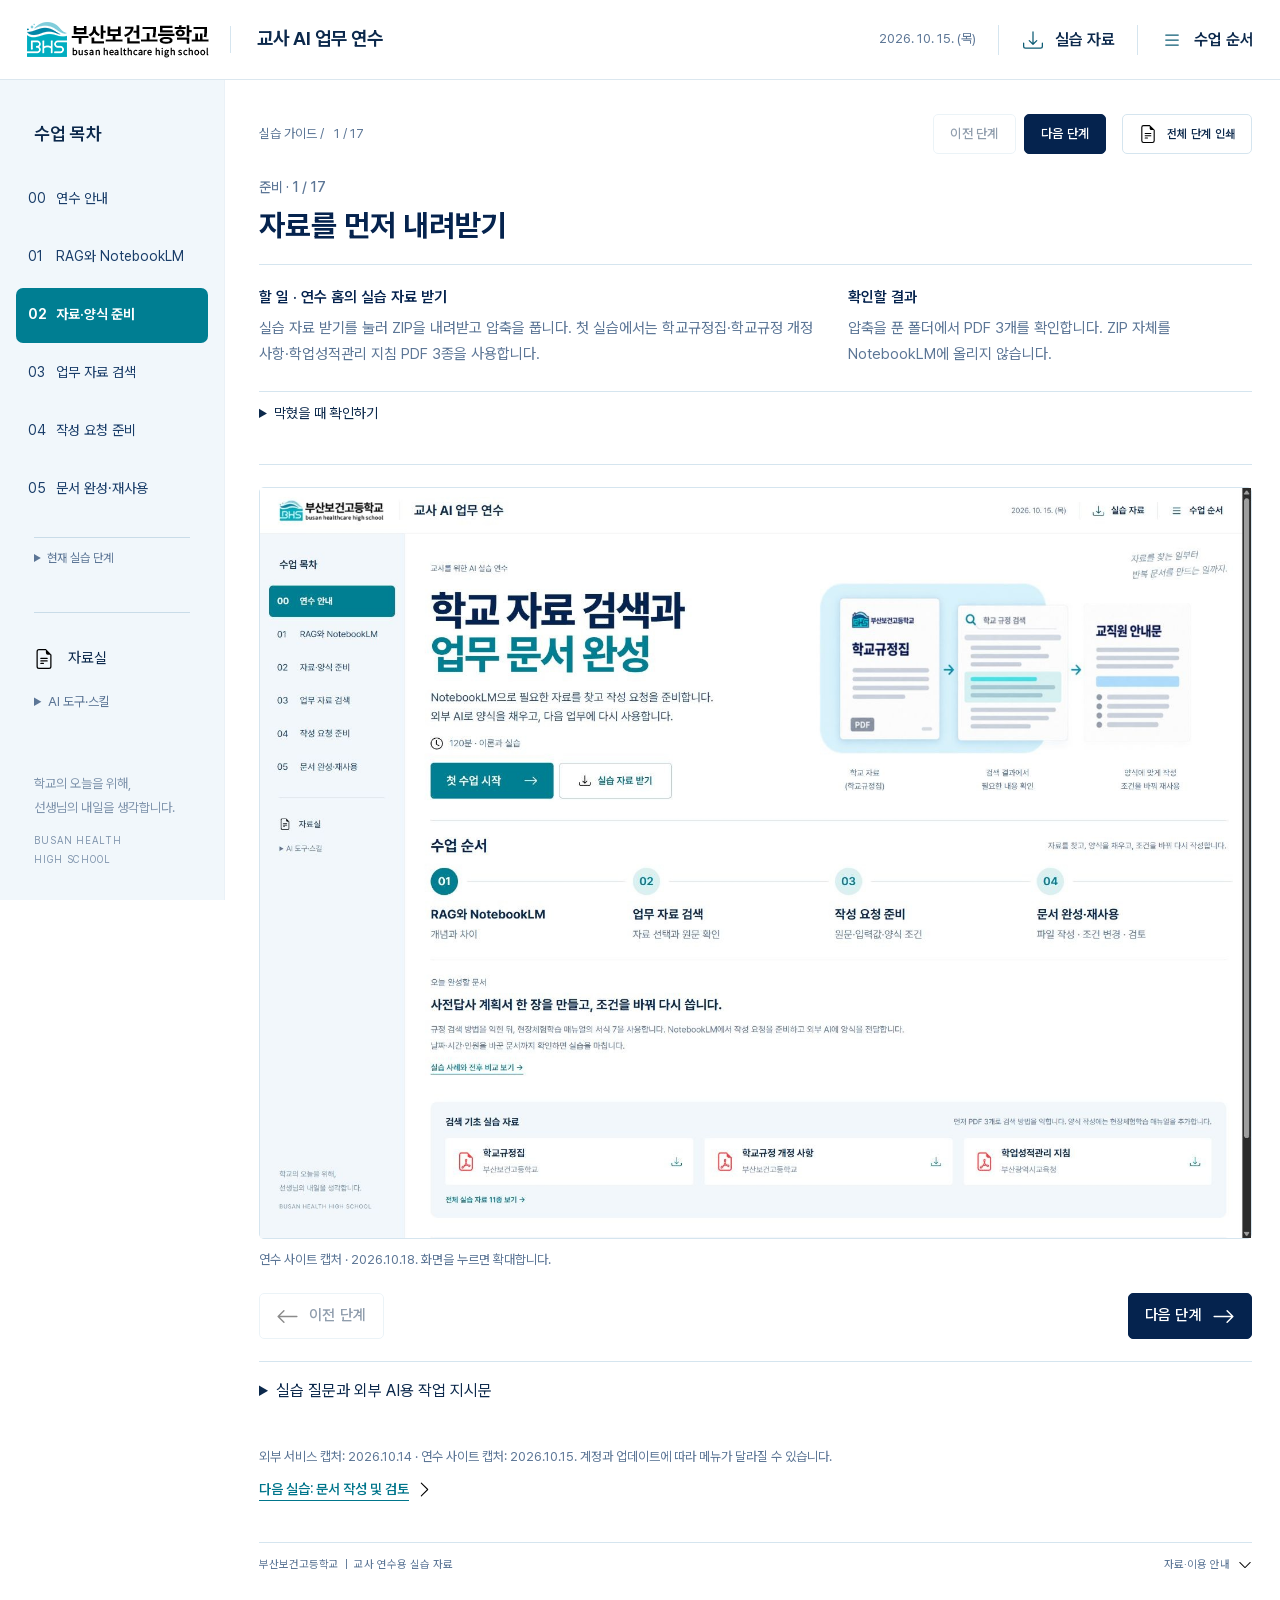
==== commit 074ae664: "Align workshop with reusable document automation and deepen RAG theory" ====
--- a/docs/guide.html
+++ b/docs/guide.html
@@ -1 +1,17 @@
-<!doctype html><html lang="ko"><head><meta charset="utf-8"><meta name="viewport" content="width=device-width,initial-scale=1"><title>실습 가이드 · 부산보건고 교사 AI 연수</title><link rel="icon" href="assets/favicon.svg"><link rel="stylesheet" href="brand.css"><link rel="stylesheet" href="course.css"><link rel="stylesheet" href="selected.css"><script src="image-dimensions.js" defer></script><script src="guide-data.js" defer></script><script src="shell.js" defer></script><script src="guide.js" defer></script><script src="enhancements.js" defer></script></head><body class="guide-page"><a class="skip" href="#main" data-od-id="guide-a-1">본문 바로가기</a><header class="course-header"><a class="school-brand" href="index.html#home" aria-label="부산보건고 교사 AI 연수 홈"><img src="assets/school-logo.png" width="184" height="39" alt="부산보건고등학교"></a><div class="course-name"><strong>교사 AI 업무 연수</strong></div><nav aria-label="주요 메뉴"><span class="header-date">2026. 10. 15. (목)</span><a href="index.html#materials"><img class="icon" src="assets/icons/download.svg" alt="" aria-hidden="true">실습 자료</a><a href="index.html#schedule"><img class="icon" src="assets/icons/list.svg" alt="" aria-hidden="true">수업 순서</a></nav><button class="menu-toggle" aria-label="수업 목차 열기" aria-controls="course-sidebar" aria-expanded="false"><img class="icon" src="assets/icons/list.svg" alt="" aria-hidden="true"></button></header><aside id="course-sidebar" class="course-sidebar"><div class="sidebar-top"><strong>수업 목차</strong><button class="menu-close" aria-label="수업 목차 닫기"><img class="icon" src="assets/icons/x.svg" alt="" aria-hidden="true"></button></div><nav aria-label="수업 목차"><div class="course-links"><a href="index.html#home" data-nav-href="index.html#home" data-course="home"><span>00</span>연수 안내</a><a href="index.html#concepts" data-nav-href="index.html#concepts" data-course="concepts"><span>01</span>RAG와 NotebookLM</a><a href="guide.html#0" data-nav-href="guide.html#0" data-course="prepare"><span>02</span>학교 자료 등록</a><a href="guide.html#7" data-nav-href="guide.html#7" data-course="search"><span>03</span>학교 규정 검색</a><a href="index.html#studio" data-nav-href="index.html#studio" data-course="studio"><span>04</span>교직원 안내문 작성</a><a href="guide.html#document-workflow" data-nav-href="guide.html#document-workflow" data-course="review"><span>05</span>Word·PPT·Excel 검토</a></div><div id="guide-step-menu"></div><div class="sidebar-resources"><a href="index.html#materials" data-nav-href="index.html#materials"><img class="icon" src="assets/icons/file-earmark-text.svg" alt="" aria-hidden="true">자료실</a><details class="more-menu"><summary>AI 도구·스킬</summary><a href="index.html#tools" data-nav-href="index.html#tools">AI 도구 비교</a><a href="index.html#skills" data-nav-href="index.html#skills">스킬 목록</a><a href="index.html#resources" data-nav-href="index.html#resources">공식 도움말</a></details></div><p class="sidebar-caption">학교의 오늘을 위해,<br>선생님의 내일을 생각합니다.<small>BUSAN HEALTH HIGH SCHOOL</small></p></nav></aside><button class="menu-backdrop" aria-label="연수 목차 닫기" hidden tabindex="-1" data-od-id="guide-button-20"></button><main id="main" class="course-main guide-main"><div class="guide-content" id="guide-content"><div class="guide-toolbar"><p class="breadcrumb">실습 가이드 / <span id="counter" aria-live="polite"></span></p><div class="guide-actions" aria-label="실습 단계 이동"><button id="prev-top">이전 단계</button><button id="next-top">다음 단계</button></div><button id="print" data-od-id="guide-button-21"><img class="icon " src="assets/icons/file-earmark-text.svg" width="24" height="24" alt="" aria-hidden="true">전체 단계 인쇄</button></div><article id="stage" data-od-id="guide-article-22"></article><div class="controls"><button id="prev" data-od-id="guide-button-23"><img class="icon " src="assets/icons/arrow-left.svg" width="24" height="24" alt="" aria-hidden="true">이전 단계</button><button id="next" data-od-id="guide-button-24">다음 단계<img class="icon " src="assets/icons/arrow-right.svg" width="24" height="24" alt="" aria-hidden="true"></button></div><details class="example-prompts"><summary>실습 질문과 외부 AI용 작업 지시문</summary><p>학교규정집에서 수행평가 결시 학생의 추가 평가 원칙을 3개 항목으로 정리하세요. 각 항목에 인용을 붙이고, 원문에 없는 내용은 확인 필요로 표시하세요.</p><p>선택한 학교규정집의 수행평가 결시 처리 관련 내용으로 외부 AI에게 전달할 작업 지시문을 작성하세요. 목적은 교직원 확인용 1쪽 절차 안내 초안입니다. 적용할 자료의 발췌, 자료명, 조항이나 쪽, 양식(원칙/절차/확인 필요), 작성 순서, 원문 대조 기준을 포함하세요. 확인 안 된 날짜·담당자·법적 우선순위는 만들지 마세요. 외부 AI가 이 노트북에 직접 접근할 수 있다고 가정하지 마세요.</p></details><p class="screen-note">외부 서비스 캡처: 2026.10.14 · 연수 사이트 캡처: 2026.10.15. 계정과 업데이트에 따라 메뉴가 달라질 수 있습니다.</p><a class="text-link" href="#document-workflow" data-od-id="guide-a-25">다음 실습: 문서 작성 및 검토<img class="icon " src="assets/icons/chevron-right.svg" width="24" height="24" alt="" aria-hidden="true"></a></div><div id="print-steps"></div><section id="document-workflow" class="document-workflow" data-od-id="document-workflow" aria-labelledby="workflow-title"><p class="eyebrow">문서 완성 · 텍스트 가이드</p><h2 id="workflow-title" data-od-id="guide-h2-10">문서 작성 및 검토</h2><p>아래는 특정 서비스의 실제 화면 설명이 아닌 공통 작업 절차입니다. 파일 생성 가능 여부와 메뉴는 사용하는 계정·서비스에서 직접 확인하세요.</p><ol class="workflow-list"><li><h3 data-od-id="guide-h3-11">검색한 데이터로 초안 작성</h3><p>홈의 <a href="index.html#studio" data-od-id="guide-a-26">문서 실습</a>에서 작업 요청을 만들고 선택한 외부 AI에 붙여 넣습니다. 인용을 확인한 공개 발췌문·자료명·쪽·적용 시점을 함께 전달하세요. 초안에서 원문에 없는 이름·날짜·수치와 ‘확인 필요’를 먼저 검사합니다.</p></li><li><h3 data-od-id="guide-h3-12">파일 요청 또는 텍스트로 이어가기</h3><p>계정에서 파일 생성이 가능하면 DOCX·PPTX·XLSX 중 선택한 형식으로 요청하고 다운로드합니다. 파일이 생성되지 않거나 사용량이 막히면 본문·슬라이드별 표·표 데이터를 복사해 편집기에 붙여 넣습니다. 확장자만 바꾸어 저장하지 않습니다.</p><button class="workflow-copy" data-workflow-copy data-od-id="guide-button-13">파일 생성 요청 복사</button><pre id="file-request">검토한 초안을 선택한 문서 형식으로 제공하세요. 파일 생성이 가능하면 DOCX/PPTX/XLSX 파일과 사람이 확인할 항목을 주세요. 불가능하면 Word용 제목·본문·표, PowerPoint용 슬라이드 번호/제목/핵심 내용/발표자 메모/출처 표, Excel용 열 이름·데이터·수식 설명을 복사 가능한 텍스트로 주세요. 기존 날짜·숫자·인용은 유지하고 모르는 항목은 [확인 필요]로 표시하세요.</pre><p id="workflow-copy-status" role="status"></p></li><li id="document-workflow-review"><h3 data-od-id="guide-h3-14">Word·PowerPoint·Excel에서 열어 검사</h3><div class="editor-checks"><div><h4 data-od-id="guide-h4-15">Word / 한글</h4><p>파일을 열거나 본문을 붙여 넣습니다. 제목·필수 항목·인용·표·쪽 나눔을 확인하고 원문과 이름·날짜·수치를 대조하세요. 한글은 실제 지원 형식과 양식을 확인합니다.</p></div><div><h4 data-od-id="guide-h4-16">PowerPoint</h4><p>파일을 열거나 슬라이드별 내용을 옮깁니다. 한 장에 메시지 하나, 글자·표 넘침·발표자 메모·출처를 확인하고 슬라이드 쇼에서도 읽어보세요.</p></div><div><h4 data-od-id="guide-h4-17">Excel</h4><p>XLSX 또는 <a href="downloads/practice-budget.csv" download data-od-id="guide-a-27">가상 예산 CSV</a>를 엽니다. 수량×단가와 합계 수식을 확인하고 2개 행을 직접 계산해 대조합니다. 숫자 형식·빈 셀·중복 행·수식 오류도 검사하세요.</p></div></div></li><li id="document-workflow-finish"><h3 data-od-id="guide-h3-18">검토본으로 저장</h3><p>수정한 파일을 다시 열어 결과를 확인합니다. 출처·적용 시점과 확인 필요 사항을 남기고, 실제 업무 사용 전 담당자가 검토합니다.</p></li></ol><fieldset class="completion-checks"><legend>문서 실습 완료 체크</legend><label><input type="checkbox" data-document-check="0" data-od-id="guide-input-19"> 검색한 데이터로 초안을 만들었다</label><label><input type="checkbox" data-document-check="1" data-od-id="guide-input-20"> 파일 또는 텍스트 대안으로 편집기에 옮겼다</label><label><input type="checkbox" data-document-check="2" data-od-id="guide-input-21"> 원문·날짜·숫자·인용·표·넘침을 검사했다</label><label><input type="checkbox" data-document-check="3" data-od-id="guide-input-22"> 검토본을 저장하고 다시 열었다</label><p id="document-progress" role="status"></p></fieldset><p class="small">완료 체크만 이 브라우저에 저장됩니다. 외부 AI나 문서 편집기로 자동 전송하지 않습니다.</p></section><footer class="course-footer" data-od-id="course-footer"><span>부산보건고등학교&nbsp; | &nbsp;교사 연수용 실습 자료</span><details><summary>자료·이용 안내<img class="icon" src="assets/icons/chevron-down.svg" width="16" height="16" alt=""></summary><p>학교의 공식 업무 시스템이나 기관 승인 AI 서비스가 아닙니다. 실제 학생 정보·내부 업무 자료는 소속 기관의 허용 범위에 따라 사용하세요. 자료·기능 확인일 2026.10.14. 공개 자료도 적용 대상·시점과 최신본 여부를 원문에서 확인합니다.</p><p>학교 규정집은 2026학년도 표지와 일부 2025학년도 머리말을 함께 확인해야 합니다. 같은 게시글의 개정 사항을 대조하고 담당자에게 학교 적용 최신본을 확인하세요. 검색용 TXT 추출본은 원문을 대신하지 않습니다.</p><a href="references/source-manifest.json" download data-od-id="guide-a-28">출처·파일 목록 저장</a></details></footer></main><dialog id="zoom" aria-label="실습 화면 확대"><button id="close-zoom" class="dialog-close" data-od-id="guide-button-29"><img class="icon " src="assets/icons/x.svg" width="24" height="24" alt="" aria-hidden="true"><span class="sr-only">닫기</span></button><img alt="실습 화면 원본"></dialog></body></html>
+<!doctype html><html lang="ko"><head><meta charset="utf-8"><meta name="viewport" content="width=device-width,initial-scale=1"><title>실습 가이드 · 부산보건고 교사 AI 연수</title><link rel="icon" href="assets/favicon.svg"><link rel="stylesheet" href="brand.css"><link rel="stylesheet" href="course.css"><link rel="stylesheet" href="selected.css"><script src="image-dimensions.js" defer></script><script src="guide-data.js" defer></script><script src="shell.js" defer></script><script src="guide.js" defer></script><script src="enhancements.js" defer></script></head><body class="guide-page"><a class="skip" href="#main" data-od-id="guide-a-1">본문 바로가기</a><header class="course-header"><a class="school-brand" href="index.html#home" aria-label="부산보건고 교사 AI 연수 홈"><img src="assets/school-logo.png" width="184" height="39" alt="부산보건고등학교"></a><div class="course-name"><strong>교사 AI 업무 연수</strong></div><nav aria-label="주요 메뉴"><span class="header-date">2026. 10. 15. (목)</span><a href="index.html#materials"><img class="icon" src="assets/icons/download.svg" alt="" aria-hidden="true">실습 자료</a><a href="index.html#schedule"><img class="icon" src="assets/icons/list.svg" alt="" aria-hidden="true">수업 순서</a></nav><button class="menu-toggle" aria-label="수업 목차 열기" aria-controls="course-sidebar" aria-expanded="false"><img class="icon" src="assets/icons/list.svg" alt="" aria-hidden="true"></button></header><aside id="course-sidebar" class="course-sidebar"><div class="sidebar-top"><strong>수업 목차</strong><button class="menu-close" aria-label="수업 목차 닫기"><img class="icon" src="assets/icons/x.svg" alt="" aria-hidden="true"></button></div><nav aria-label="수업 목차"><div class="course-links"><a href="index.html#home" data-nav-href="index.html#home" data-course="home"><span>00</span>연수 안내</a><a href="index.html#concepts" data-nav-href="index.html#concepts" data-course="concepts"><span>01</span>RAG와 NotebookLM</a><a href="guide.html#0" data-nav-href="guide.html#0" data-course="prepare"><span>02</span>자료·양식 준비</a><a href="guide.html#7" data-nav-href="guide.html#7" data-course="search"><span>03</span>업무 자료 검색</a><a href="index.html#studio" data-nav-href="index.html#studio" data-course="studio"><span>04</span>작성 요청 준비</a><a href="guide.html#document-workflow" data-nav-href="guide.html#document-workflow" data-course="review"><span>05</span>문서 완성·재사용</a></div><div id="guide-step-menu"></div><div class="sidebar-resources"><a href="index.html#materials" data-nav-href="index.html#materials"><img class="icon" src="assets/icons/file-earmark-text.svg" alt="" aria-hidden="true">자료실</a><details class="more-menu"><summary>AI 도구·스킬</summary><a href="index.html#tools" data-nav-href="index.html#tools">AI 도구 비교</a><a href="index.html#skills" data-nav-href="index.html#skills">스킬 목록</a><a href="index.html#resources" data-nav-href="index.html#resources">공식 도움말</a></details></div><p class="sidebar-caption">학교의 오늘을 위해,<br>선생님의 내일을 생각합니다.<small>BUSAN HEALTH HIGH SCHOOL</small></p></nav></aside><button class="menu-backdrop" aria-label="연수 목차 닫기" hidden tabindex="-1" data-od-id="guide-button-20"></button><main id="main" class="course-main guide-main"><div class="guide-content" id="guide-content"><div class="guide-toolbar"><p class="breadcrumb">실습 가이드 / <span id="counter" aria-live="polite"></span></p><div class="guide-actions" aria-label="실습 단계 이동"><button id="prev-top">이전 단계</button><button id="next-top">다음 단계</button></div><button id="print" data-od-id="guide-button-21"><img class="icon " src="assets/icons/file-earmark-text.svg" width="24" height="24" alt="" aria-hidden="true">전체 단계 인쇄</button></div><article id="stage" data-od-id="guide-article-22"></article><div class="controls"><button id="prev" data-od-id="guide-button-23"><img class="icon " src="assets/icons/arrow-left.svg" width="24" height="24" alt="" aria-hidden="true">이전 단계</button><button id="next" data-od-id="guide-button-24">다음 단계<img class="icon " src="assets/icons/arrow-right.svg" width="24" height="24" alt="" aria-hidden="true"></button></div><details class="example-prompts"><summary>실습 질문과 외부 AI용 작업 지시문</summary><p>학교규정집에서 수행평가 결시 학생의 추가 평가 원칙을 3개 항목으로 정리하세요. 각 항목에 인용을 붙이고, 원문에 없는 내용은 확인 필요로 표시하세요.</p><p>선택한 학교규정집의 수행평가 결시 처리 관련 내용으로 외부 AI에게 전달할 작업 지시문을 작성하세요. 목적은 교직원 확인용 1쪽 절차 안내 초안입니다. 적용할 자료의 발췌, 자료명, 조항이나 쪽, 양식(원칙/절차/확인 필요), 작성 순서, 원문 대조 기준을 포함하세요. 확인 안 된 날짜·담당자·법적 우선순위는 만들지 마세요. 외부 AI가 이 노트북에 직접 접근할 수 있다고 가정하지 마세요.</p></details><p class="screen-note">외부 서비스 캡처: 2026.10.14 · 연수 사이트 캡처: 2026.10.15. 계정과 업데이트에 따라 메뉴가 달라질 수 있습니다.</p><a class="text-link" href="#document-workflow" data-od-id="guide-a-25">다음 실습: 문서 작성 및 검토<img class="icon " src="assets/icons/chevron-right.svg" width="24" height="24" alt="" aria-hidden="true"></a></div><div id="print-steps"></div><section id="document-workflow" class="document-workflow" aria-labelledby="workflow-title"><p class="eyebrow">기본 실습 · 사전답사 계획서</p><h1 id="workflow-title">양식 문서 완성·조건 변경·검토</h1><p>NotebookLM에서 찾은 내용을 실제 파일로 옮기는 과정입니다. 기본 실습은 아래 계획서 한 가지로 진행합니다. PowerPoint·Excel은 선택 응용입니다.</p>
+<div class="case-intro"><h3>교육용 가상 사례</h3><p>부산박물관 사전답사 계획서를 작성합니다. 일시·장소·답사자·이동수단·일정표·점검 사항을 채웁니다. 숙박·식사는 없고, 미정인 이동수단은 [확인 필요]로 남깁니다.</p><div class="comparison-scroll"><table class="concept-comparison"><caption>첫 작성과 조건 변경 비교</caption><thead><tr><th>항목</th><th>첫 문서</th><th>변경 문서</th></tr></thead><tbody><tr><th scope="row">일시</th><td>2026.11.6.(금) 14:00~17:00</td><td>2026.11.13.(금) 15:00~18:00</td></tr><tr><th scope="row">답사자</th><td>교사 A·B / 2명</td><td>교사 A·B·C / 3명</td></tr><tr><th scope="row">일정표</th><td>14시 시작</td><td>각 시간 1시간씩 변경</td></tr><tr><th scope="row">유지할 사항</th><td colspan="2">장소·항목 순서·점검 사항·이동수단 확인 필요</td></tr></tbody></table></div><div class="example-links"><a href="downloads/automation/source-form.pdf" target="_blank" rel="noopener">원본 서식 PDF</a><a href="downloads/automation/writing-request.txt" download>NotebookLM 작성 요청 TXT</a><a href="downloads/automation/before.pdf" target="_blank" rel="noopener">첫 작성 PDF</a><a href="downloads/automation/after.pdf" target="_blank" rel="noopener">변경 후 PDF</a></div><p class="small">2026.10.18. 사전 테스트 결과입니다. Claude Pro에서 공개 PDF 서식을 DOCX로 재구성하고 PDF를 생성했습니다. 무료 계정의 동일 실행, HWPX 원본 보존과 한글 프로그램에서의 검증은 포함하지 않습니다. 원본: 현장체험학습 매뉴얼 PDF 67페이지 / 인쇄 65쪽.</p></div>
+<ol class="workflow-list"><li><h3>NotebookLM에서 자료와 양식 항목 찾기</h3><p>자료실의 <a href="references/busan-schooltrip-2026.pdf" download>현장체험학습 매뉴얼</a>을 추가하고 해당 소스만 선택합니다. ‘사전답사 계획서 서식의 위치, 필수 항목, 점검 사항을 찾아 자료명과 쪽을 붙여 정리해 줘’라고 질문합니다. 원본 PDF에서 제목·항목·일정표를 직접 확인합니다.</p></li>
+<li><h3>작성 요청 준비 후 원본 양식과 함께 전달</h3><p>NotebookLM에 이번 업무의 입력값을 주고 외부 AI용 작성 요청을 만듭니다. 검토한 발췌문·자료명·쪽과 양식 조건이 요청에 들어 있는지 확인합니다. 요청과 <a href="downloads/automation/source-form.pdf">원본 서식</a>을 파일 생성 기능이 있는 외부 AI에 복사·첨부합니다. <a href="index.html#studio">사이트의 작성 요청 도구</a>는 직접 정리할 때 쓰는 대안입니다.</p><button class="workflow-copy" data-workflow-copy>양식 작성 요청 복사</button><pre id="file-request">[참고 자료]에 붙여 넣은 원문과 [이번 입력값], 첨부한 원본 양식으로 사전답사 계획서를 작성하세요.
+제목과 6개 항목 순서, 일정표의 구조를 참고해 A4 1쪽 DOCX를 만들고 확인용 PDF도 제공하세요.
+일시·장소·답사일정·답사자·이동수단·점검 사항을 반영하고 미정 정보는 [확인 필요]로 남기세요. 숙박·식사가 없는 경우 해당 사항 없음을 표시하세요.
+자료의 예시 날짜·이름은 이번 사실로 복사하지 마세요. 작성 후 항목별 반영표와 확인 필요 사항을 별도로 제시하세요.
+파일 생성이 불가능하면 원본 항목 순서에 맞는 본문과 표를 복사 가능한 형태로 제공하세요.
+
+[참고 자료]
+여기에 NotebookLM에서 원문을 확인한 발췌·자료명·쪽을 붙여 넣습니다.
+[이번 입력값: 교육용 가상 사례]
+2026.11.6.(금) 14:00~17:00 / 부산박물관 / 교사 A·B, 총 2명 / 숙박·식사 없음 / 이동수단 미정</pre><p id="workflow-copy-status" role="status"></p></li>
+<li><h3>첫 파일을 확인하고 조건 바꾸기</h3><p>문서를 열어 6개 항목과 일정표를 확인합니다. 이어서 ‘일시를 11월 13일 15~18시로 바꾸고 교사 C를 추가해 총 3명으로 수정해 줘. 일정표의 시간도 1시간씩 늦추고 나머지 조건은 유지해 줘. 이전 날짜·시간·2명이 남았는지 검사해 줘’라고 요청합니다. 변경본을 새 파일로 받습니다.</p></li>
+<li id="document-workflow-review"><h3>내용과 파일을 따로 검사</h3><div class="editor-checks"><div><h4>기본 · Word / 한글</h4><p>본문과 표의 날짜·요일·시간·명단·총인원을 대조합니다. 항목 누락과 이전 값 잔존, 글꼴·표·쪽 나눔을 확인합니다. 한글에서 사용할 파일은 실제 프로그램으로 열어 지원 형식과 서식을 확인하세요.</p></div><div><h4>선택 · PowerPoint</h4><p>같은 계획서를 설명 자료로 바꿀 경우에만 진행합니다. 슬라이드와 발표자 메모의 날짜·인원·출처를 대조하고 발표 화면의 글자·표 넘침을 확인합니다.</p></div><div><h4>선택 · Excel</h4><p><a href="downloads/practice-budget.csv" download>가상 예산 CSV</a>를 활용합니다. 원본 A~E열은 유지하고 F열에 수량×단가 수식을 추가합니다. 합계와 두 행의 계산 결과를 직접 대조합니다.</p></div></div></li>
+<li id="document-workflow-finish"><h3>다음 업무에 쓸 요청과 양식 보관</h3><p>고정할 양식·작성 규칙과 매번 바꿀 입력값을 나누어 저장합니다. 자료명·쪽·적용 시점과 확인 필요 사항을 남깁니다. 다음 작성 때는 새 입력값과 최신 자료를 확인한 뒤 같은 절차를 사용합니다.</p></li></ol>
+<fieldset class="completion-checks"><legend>문서 실습 완료 체크</legend><label><input type="checkbox" data-document-check="0"> 필요한 원문과 서식 항목을 확인했다</label><label><input type="checkbox" data-document-check="1"> 요청·원문·양식으로 첫 문서를 작성했다</label><label><input type="checkbox" data-document-check="2"> 날짜·시간·인원 변경과 이전 값 잔존을 검사했다</label><label><input type="checkbox" data-document-check="3"> 파일을 열고 요청·양식을 재사용할 수 있게 저장했다</label><p id="document-progress" role="status"></p></fieldset><p class="small">완료 체크만 이 브라우저에 저장됩니다. 서비스 사이 전달과 최종 검토는 사람이 합니다.</p></section><footer class="course-footer" data-od-id="course-footer"><span>부산보건고등학교&nbsp; | &nbsp;교사 연수용 실습 자료</span><details><summary>자료·이용 안내<img class="icon" src="assets/icons/chevron-down.svg" width="16" height="16" alt=""></summary><p>학교의 공식 업무 시스템이나 기관 승인 AI 서비스가 아닙니다. 실제 학생 정보·내부 업무 자료는 소속 기관의 허용 범위에 따라 사용하세요. 자료·기능 확인일 2026.10.14. 공개 자료도 적용 대상·시점과 최신본 여부를 원문에서 확인합니다.</p><p>학교 규정집은 2026학년도 표지와 일부 2025학년도 머리말을 함께 확인해야 합니다. 같은 게시글의 개정 사항을 대조하고 담당자에게 학교 적용 최신본을 확인하세요. 검색용 TXT 추출본은 원문을 대신하지 않습니다.</p><a href="references/source-manifest.json" download data-od-id="guide-a-28">출처·파일 목록 저장</a></details></footer></main><dialog id="zoom" aria-label="실습 화면 확대"><button id="close-zoom" class="dialog-close" data-od-id="guide-button-29"><img class="icon " src="assets/icons/x.svg" width="24" height="24" alt="" aria-hidden="true"><span class="sr-only">닫기</span></button><img alt="실습 화면 원본"></dialog></body></html>
--- a/docs/course.css
+++ b/docs/course.css
@@ -23,7 +23,7 @@
 .sidebar-concepts{display:flex;align-items:center;min-height:50px;margin:0 0 15px;padding:10px 14px;color:var(--sidebar-text);font-size:14px;border-top:1px solid var(--sidebar-line);border-bottom:1px solid var(--sidebar-line)}
 .sidebar-concepts[aria-current=page]{color:var(--surface);background:var(--sidebar-selected);font-weight:600}
 .flow-title{display:flex;align-items:center;justify-content:space-between;gap:15px}.flow-title .concept-entry{font-size:13px;font-weight:500}
-.concept-tabs{display:grid;grid-template-columns:repeat(4,minmax(0,1fr));border-bottom:1px solid var(--border);gap:4px}
+.concept-tabs{display:grid;grid-template-columns:repeat(6,minmax(0,1fr));border-bottom:1px solid var(--border);gap:4px}
 .concept-tabs button{border:0;border-radius:0;border-bottom:3px solid transparent;font-size:15px;padding:14px 8px;min-height:52px;background:var(--surface)}
 .concept-tabs button[aria-selected=true]{border-color:var(--accent-strong);color:var(--navy);font-weight:700}
 .concept-tabs button:focus-visible{outline-offset:-4px}
@@ -64,3 +64,15 @@
 @media(min-width:821px){.home-intro{min-height:160px}.intro-copy{padding-top:18px;padding-bottom:18px}.intro-copy h1{margin-top:12px;font-size:30px}.intro-subtitle{font-size:15px;margin-top:6px}.intro-meta{font-size:12px;margin-top:10px}.course-outline{padding:18px 0}.source-card h3{font-size:17px;line-height:1.45}.course-footer{margin-left:34px;margin-right:34px}.guide-main .course-footer{margin-left:0;margin-right:0}}
 .guide-actions{display:flex;gap:8px;margin-left:auto}.guide-actions button{min-height:40px;font-size:13px;padding:8px 16px}#next-top{background:var(--navy);border-color:var(--navy);color:var(--surface)}#print{font-size:12px;min-height:40px}.guide-toolbar{gap:16px}.guide-toolbar>.breadcrumb{font-size:13px}.guide-toolbar #print .icon{width:18px;height:18px}
 @media(min-width:821px){.view,#main{scroll-margin-top:76px}.document-workflow,#document-workflow-review,#document-workflow-finish{scroll-margin-top:100px}}
+
+/* Extended lecture notes preserve the selected school identity. */
+.theory-intro{color:var(--muted);font-size:14px;line-height:1.8;margin:0 0 20px}.theory-notes{margin-top:32px;border:1px solid var(--border);border-radius:8px;background:#fff}.theory-notes>summary{display:flex;align-items:center;gap:16px;padding:20px 24px;cursor:pointer;font-size:18px;font-weight:700;color:var(--navy);list-style:none}.theory-notes>summary:after{content:'+';margin-left:auto;font-size:24px;color:var(--link)}.theory-notes[open]>summary:after{content:'−'}.theory-notes>summary>span{font-size:12px;color:var(--link);white-space:nowrap}.theory-reading{padding:0 28px 26px}.theory-reading>section{padding:26px 0;border-top:1px solid var(--border)}.theory-reading h4{font-size:20px;color:var(--navy);margin:0 0 14px}.theory-reading p{font-size:16px;line-height:1.95;max-width:84ch;margin:12px 0}.theory-reading .concept-source{font-size:12px}.practice-case{border-top:1px solid var(--border);padding:25px 0 28px}.practice-case h2{font-size:23px;line-height:1.5;margin:8px 0 12px}.practice-case p{font-size:15px;line-height:1.9;max-width:94ch}.practice-case>a{margin-top:12px;display:inline-block}.studio-route,.case-intro{background:var(--soft);padding:24px;border-radius:8px;margin:0 0 28px;line-height:1.9}.studio-route p{font-size:14px;margin:8px 0 0}.case-intro h3{margin:0 0 10px}.case-intro .concept-comparison{background:#fff;margin-top:20px}.example-links{display:flex;flex-wrap:wrap;gap:12px 24px;margin:20px 0}.example-links a{color:var(--link);text-decoration:underline;text-underline-offset:4px}.brief-status{font-size:13px;line-height:1.7;margin:0;padding:12px 20px;background:var(--soft);color:var(--fg)}.extension-note{font-size:14px;line-height:1.8;margin:25px 0 15px}.guide-prompt{white-space:pre-wrap;background:var(--soft);padding:20px;font-size:14px;line-height:1.9;margin:20px 0}.guide-next-action{margin:18px 0}.course-links a:focus-visible{outline:3px solid #005366;outline-offset:2px}.course-links a[aria-current]:focus-visible{outline-color:#05234e}.brief-output{position:sticky;top:104px}.brief-output pre{max-height:680px;overflow:auto}
+@media(max-width:820px){.brief-output{position:static}.theory-notes>summary{padding:18px;font-size:16px;gap:10px}.theory-reading{padding:0 18px 18px}}
+
+.revision-request{padding:18px 20px;border-top:1px solid var(--border)}.revision-request summary{cursor:pointer;font-weight:700;margin-bottom:12px}.revision-request pre{font-size:13px;padding:14px 0;max-height:260px}.revision-request button{margin-bottom:10px}
+
+.concept-panel[hidden] .theory-notes>summary:after{content:none}
+
+.document-workflow>h1{font-size:32px;margin:12px 0 18px;line-height:1.4;color:var(--navy)}
+
+.view[hidden] .theory-notes>summary:after{content:none}
